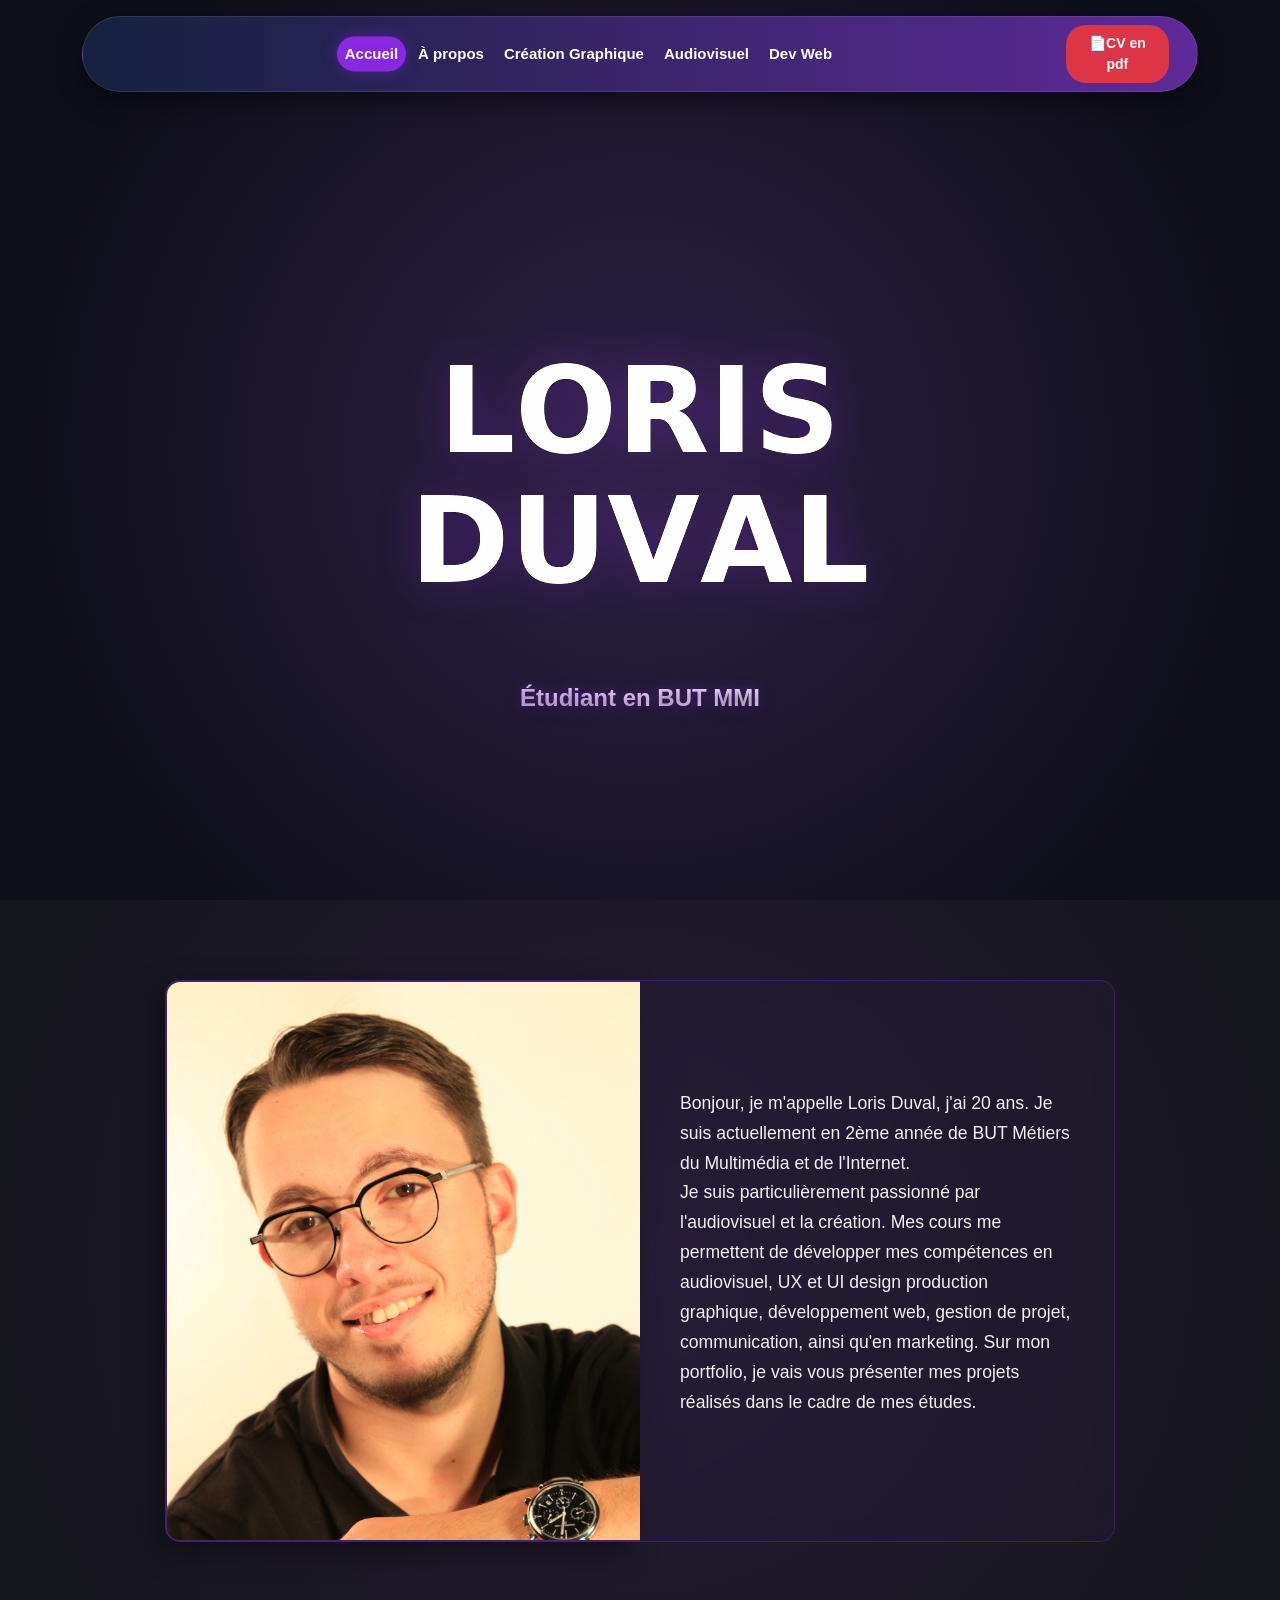
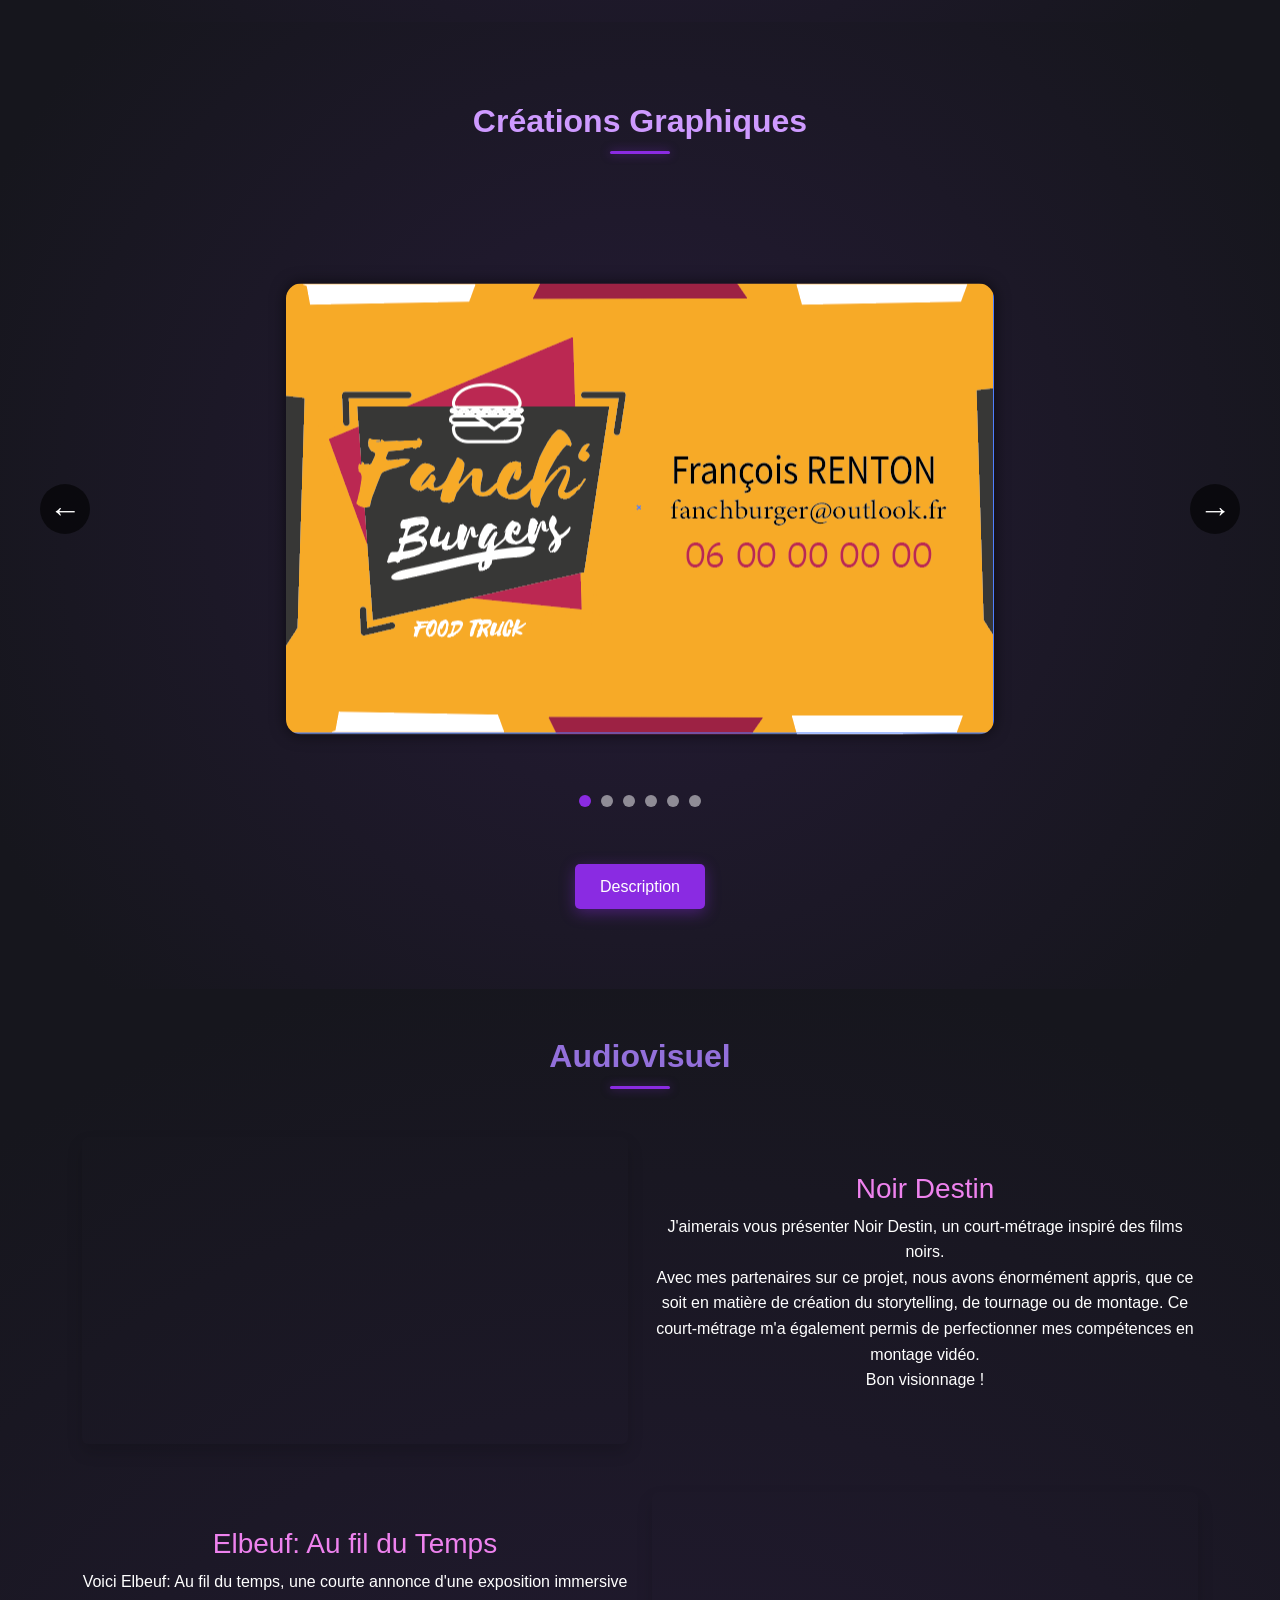
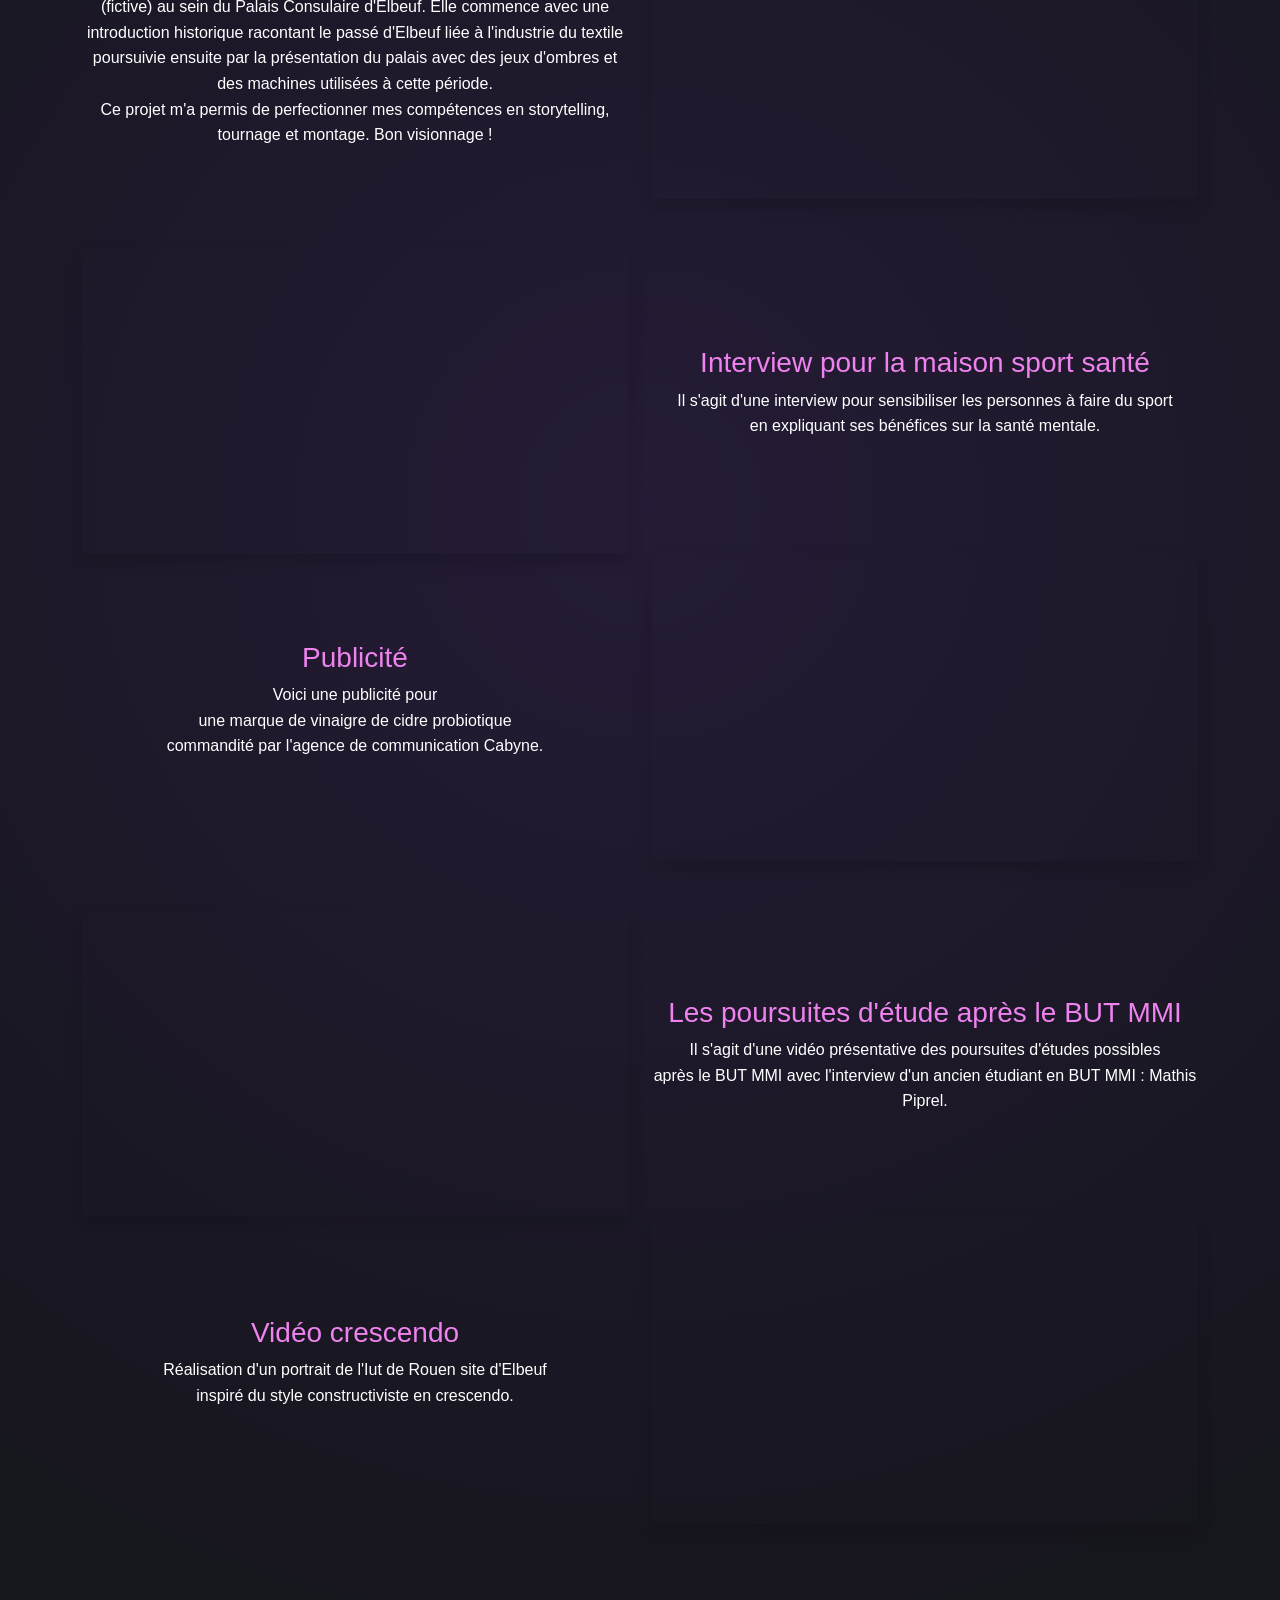
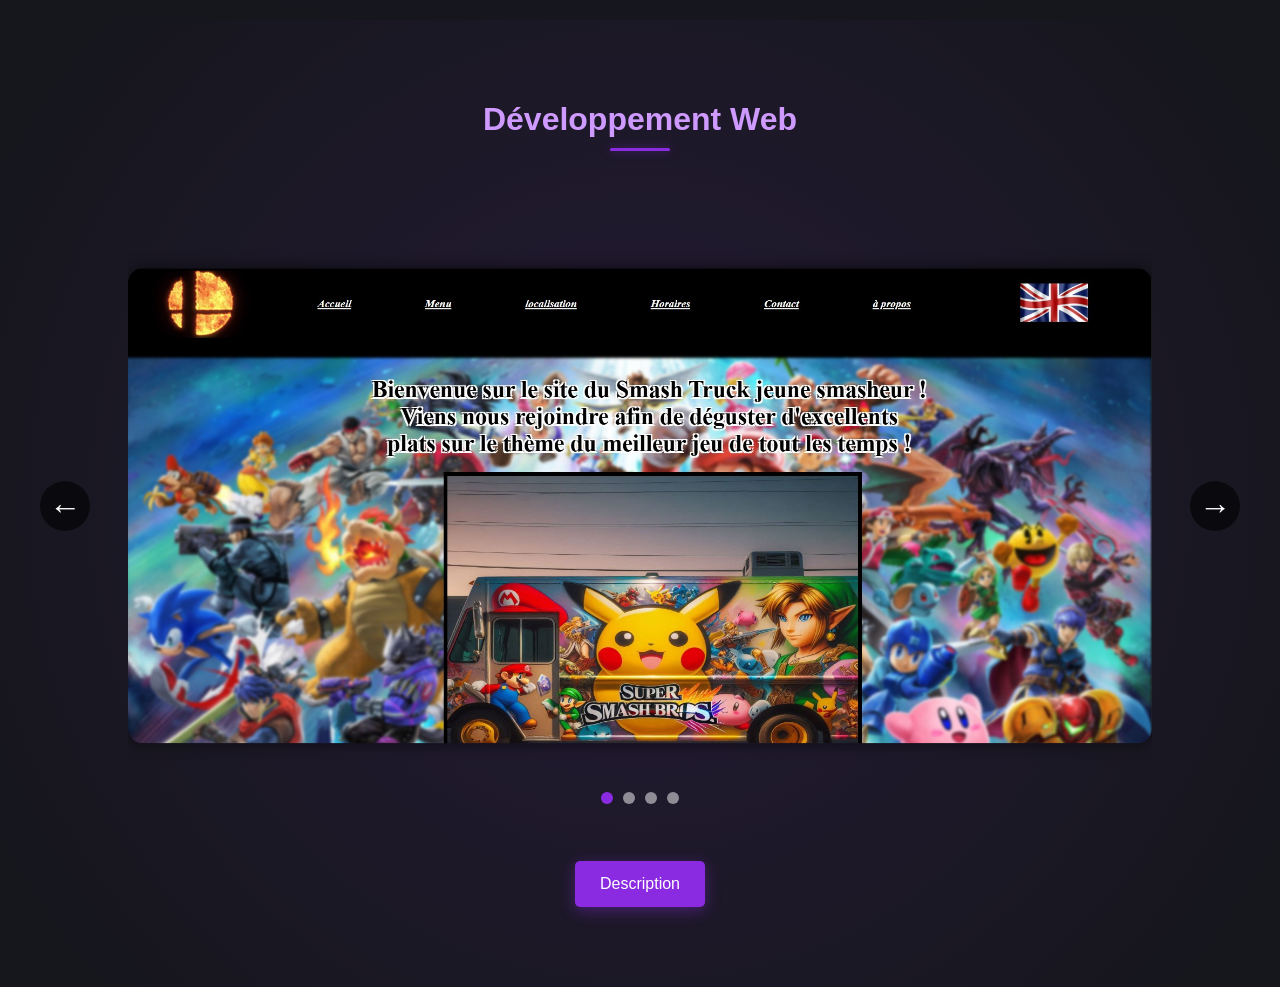
==== index.html @ c5645bb0 "Add files via upload" ====
<!DOCTYPE html>
<html lang="fr">
<head>
  <meta charset="UTF-8" />
  <meta name="viewport" content="width=device-width, initial-scale=1.0" />
  <link href="https://cdn.jsdelivr.net/npm/bootstrap@5.3.0/dist/css/bootstrap.min.css" rel="stylesheet">
  <link rel="stylesheet" href="style.css" />
  <title>Loris Duval</title>
</head>
<body>

  <header class="fixed-top mt-3">
    <div class="container">
      <nav class="navbar navbar-expand-lg header-pill">
        <div class="container-fluid">
          
          <button class="navbar-toggler text-white border-0" type="button" data-bs-toggle="collapse" data-bs-target="#navbarNav" aria-controls="navbarNav" aria-expanded="false" aria-label="Toggle navigation">
            <span class="navbar-toggler-icon" style="filter: invert(1);"></span>
          </button>

          <div class="collapse navbar-collapse justify-content-center position-relative" id="navbarNav">
            
            <div class="navbar-nav align-items-center w-100 justify-content-center">
              
              <div id="marker" class="d-none d-lg-block"></div>

              <a class="nav-link" href="#hero">Accueil</a>
              <a class="nav-link" href="#home">À propos</a>
              <a class="nav-link" href="#graph">Création Graphique</a>
              <a class="nav-link" href="#montage">Audiovisuel</a>
              <a class="nav-link" href="#dev">Dev Web</a>
            </div>

            <div class="navbar-nav mt-3 mt-lg-0 text-center">
               <a href="content/cv.pdf" download id="download-button" class="btn btn-danger btn-sm px-3 py-2 fw-bold">📄CV en pdf</a>
            </div>

          </div>
        </div>
      </nav>
    </div>
  </header>

  <section id="hero">
    <div class="hero-content text-center">
      <img src="img/logif.gif" alt="Animation Loris Duval" class="img-fluid" />
      
      <h1 class="mt-4 neon-text">
        Étudiant en BUT MMI
      </h1>
      
    </div>
  </section>


 <section id="home" class="home-section">
    <div class="container">
      
      <div class="row g-0 justify-content-center home-limit-width">
        
        <div class="col-12 col-md-6 order-1 order-md-1">
          <div class="photo-container h-100">
            <img src="img/photo.webp" alt="Photo de Loris Duval" class="home-photo" />
          </div>
        </div>

        <div class="col-12 col-md-6 order-2 order-md-2">
          <div class="home-content h-100 d-flex align-items-center">
            <p>
              Bonjour, je m'appelle Loris Duval, j'ai 20 ans. Je suis actuellement en 2ème année de BUT Métiers du Multimédia et de l'Internet.<br>
              Je suis particulièrement passionné par l'audiovisuel et la création. Mes cours me permettent de développer mes compétences en audiovisuel, UX et UI design
              production graphique, développement web, gestion de projet, communication, ainsi qu'en marketing. Sur mon portfolio, je vais vous présenter mes projets
              réalisés dans le cadre de mes études.
            </p>
          </div>
        </div>

      </div>
    </div>
  </section>

  <section id="graph" class="fullpage">
    <h2>Créations Graphiques</h2>
    <div class="carousel">
      <div class="carousel-inner">
        <img src="img/fanch1.png" alt="Graphique 1" class="active" />
        <img src="img/FANCH2.png" alt="Graphique 2" />
        <img src="img/LorisParfume.png" alt="Graphique 3" />
        <img src="img/sephorapub.png" alt="Graphique 4" />
        <img src="img/bozzy.jpg" alt="Graphique 5" />
        <img src="img/elbeuf.jpg" alt="Graphique 6" />
      </div>

      <div class="carousel-controls">
        <button class="prev">←</button>
        <button class="next">→</button>
      </div>
      <div class="carousel-dots"></div>
    </div>
    <button class="description-btn" data-section="graph">Description</button>
  </section>

  <section id="montage" class="py-5 bg-dark text-white">
    <div class="container">
      
      <h2 class="text-center mb-5" style="color: mediumpurple;">Audiovisuel</h2>

      <div class="row align-items-center mb-5">
        <div class="col-lg-6 mb-3 mb-lg-0">
          <div class="ratio ratio-16x9 shadow rounded">
            <iframe 
              src="https://www.youtube.com/embed/GfVohEwZu34?rel=0" 
              title="Noir Destin" 
              allowfullscreen>
            </iframe>
          </div>
        </div>
        <div class="col-lg-6">
          <h3 style="color: violet;">Noir Destin</h3>
          <p>
            J'aimerais vous présenter Noir Destin, un court-métrage inspiré des films noirs.<br>
            Avec mes partenaires sur ce projet, nous avons énormément appris, que ce soit en matière de création du storytelling,
            de tournage ou de montage. Ce court-métrage m'a également permis de perfectionner mes compétences en montage vidéo.<br>
            Bon visionnage !
          </p>
        </div>
      </div>

      <div class="row align-items-center mb-5">
        <div class="col-lg-6 order-2 order-lg-1">
          <h3 style="color: violet;">Elbeuf: Au fil du Temps</h3>
          <p>
            Voici Elbeuf: Au fil du temps, une courte annonce d'une exposition immersive (fictive)
            au sein du Palais Consulaire d'Elbeuf. Elle commence avec une introduction historique
            racontant le passé d'Elbeuf liée à l'industrie du textile poursuivie ensuite par la présentation
            du palais avec des jeux d'ombres et des machines utilisées à cette période.<br>
            Ce projet m'a permis de perfectionner mes compétences en storytelling, tournage et montage. Bon visionnage !
          </p>
        </div>
        <div class="col-lg-6 order-1 order-lg-2 mb-3 mb-lg-0">
          <div class="ratio ratio-16x9 shadow rounded">
            <iframe 
              src="https://www.youtube.com/embed/4MyxgYy3cJk?rel=0" 
              title="Elbeuf: Au fil du Temps" 
              allowfullscreen>
            </iframe>
          </div>
        </div>
      </div>

      <div class="row align-items-center">
        <div class="col-lg-6 mb-3 mb-lg-0">
          <div class="ratio ratio-16x9 shadow rounded">
            <iframe 
              src="https://www.youtube.com/embed/U5rx9ek1AcU?rel=0" 
              title="Interview pour la maison sport santé" 
              allowfullscreen>
            </iframe>
          </div>
        </div>
        <div class="col-lg-6">
          <h3 style="color: violet;">Interview pour la maison sport santé</h3>
          <p>
            Il s'agit d'une interview pour sensibiliser les personnes à faire du sport <br> 
            en expliquant ses bénéfices sur la santé mentale.
          </p>
        </div>
      </div>

      <div class="row align-items-center mb-5">
        <div class="col-lg-6 order-2 order-lg-1">
          <h3 style="color: violet;">Publicité</h3>
          <p>
            Voici une publicité pour<br>
            une marque de vinaigre de cidre probiotique<br>
            commandité par l'agence de communication Cabyne.
          </p>
        </div>
        <div class="col-lg-6 order-1 order-lg-2 mb-3 mb-lg-0">
          <div class="ratio ratio-16x9 shadow rounded">
            <iframe 
              src="https://www.youtube.com/embed/yxSLMz3zsLk" 
              title="Publicité pour Poume" 
              allowfullscreen>
            </iframe>
          </div>
        </div>
      </div>

      <div class="row align-items-center">
        <div class="col-lg-6 mb-3 mb-lg-0">
          <div class="ratio ratio-16x9 shadow rounded">
            <iframe 
              src="https://www.youtube.com/embed/O__J09EC1zU" 
              title="Les poursuites d'étude après le BUT MMI" 
              allowfullscreen>
            </iframe>
          </div>
        </div>
        <div class="col-lg-6">
          <h3 style="color: violet;">Les poursuites d'étude après le BUT MMI</h3>
          <p>
            Il s'agit d'une vidéo présentative des poursuites d'études possibles<br>
            après le BUT MMI avec l'interview d'un ancien étudiant en BUT MMI : Mathis Piprel.
          </p>
        </div>
      </div>

      <div class="row align-items-center mb-5">
        <div class="col-lg-6 order-2 order-lg-1">
          <h3 style="color: violet;">Vidéo crescendo</h3>
          <p>
            Réalisation d'un portrait de l'Iut de Rouen site d'Elbeuf<br>inspiré du style constructiviste en crescendo.
          </p>
        </div>
        <div class="col-lg-6 order-1 order-lg-2 mb-3 mb-lg-0">
          <div class="ratio ratio-16x9 shadow rounded">
            <iframe 
              src="https://www.youtube.com/embed/bohGk4SsSss" 
              title="Vidéo crescendo" 
              allowfullscreen>
            </iframe>
          </div>
        </div>
      </div>

    </div>
  </section>

  <section id="dev" class="fullpage">
    <h2>Développement Web</h2>
    <div class="carousel">
      <div class="carousel-inner">
        <a href="site/foodtruck/index.html">
          <img src="img/truck.jpg" alt="Dev Web 1">
        </a>
        <img src="img/connexionBDD.jpg" alt="Dev Web 2" />
        <img src="img/listebdd.jpg" alt="Dev Web 3" />
        <img src="img/admin.jpg" alt="Dev Web 4" />
      </div>
      <div class="carousel-controls">
        <button class="prev">←</button>
        <button class="next">→</button>
      </div>
      <div class="carousel-dots"></div>
    </div>
    <button class="description-btn" data-section="dev">Description</button>
  </section>

  <div id="modal" class="modal hidden">
    <div class="modal-content">
      <span class="close-button">&times;</span>
      <p id="modal-text"></p>
    </div>
  </div>

  <script src="https://cdn.jsdelivr.net/npm/bootstrap@5.3.0/dist/js/bootstrap.bundle.min.js"></script>
  <script src="site.js" defer></script>
</body>
</html>
---- style.css ----
html {
  scroll-behavior: smooth;
  scroll-padding-top: 100px;
}

body {
  margin: 0;
  padding: 0;
  background-color: #1a1a2e; 
  color: #f0f0f0;
  font-family: 'Segoe UI', Tahoma, Geneva, Verdana, sans-serif;
  overflow-x: hidden;
  line-height: 1.6;
}

header {
  z-index: 1000;
  pointer-events: none;
}

header .navbar {
  pointer-events: auto;
}

.header-pill {
  background: linear-gradient(90deg, #16213e 0%, #5e2a99 100%);
  border-radius: 50px;
  box-shadow: 0 8px 25px rgba(0,0,0,0.5); 
  border: 1px solid rgba(255, 255, 255, 0.1);
  padding: 0.5rem 1rem;
  transition: all 0.3s ease;
}

.navbar-nav .nav-link {
  color: #ffffff !important;
  font-weight: 600; 
  font-size: 15px;
  padding: 10px 15px;
  margin: 0 2px;
  z-index: 2;
  position: relative;
  transition: color 0.3s;
}

.navbar-nav .nav-link:hover {
  color: #e0c3fc !important;
}

.navbar-nav .nav-link.active-link {
  text-shadow: 0 0 15px rgba(138, 43, 226, 0.8);
}

#marker {
  position: absolute;
  top: 50%;
  transform: translateY(-50%);
  height: 80%;
  background-color: #8a2be2;
  border-radius: 25px;
  z-index: 0;
  transition: all 0.4s cubic-bezier(0.25, 0.8, 0.25, 1);
  opacity: 0;
  pointer-events: none;
  box-shadow: 0 0 15px rgba(138, 43, 226, 0.4);
}

.navbar-nav {
  position: relative;
}

#download-button {
  border-radius: 20px;
  font-weight: bold;
  background-color: #dc3545;
  border: none;
  transition: all 0.3s;
}

#download-button:hover {
  background-color: #ff4d5e;
  transform: scale(1.05);
  box-shadow: 0 0 15px rgba(220, 53, 69, 0.5);
}

@media (max-width: 991px) {
  .header-pill {
    border-radius: 20px;
    padding: 15px 20px;
    background: linear-gradient(180deg, #0f0f1a 0%, #4b0082 100%);
    border: 1px solid rgba(138, 43, 226, 0.4);
    box-shadow: 0 10px 40px rgba(0, 0, 0, 0.8);
  }

  .navbar-collapse {
    margin-top: 10px;
    border-top: 1px solid rgba(138, 43, 226, 0.3);
    padding-top: 10px;
  }

  .navbar-nav .nav-link {
    text-align: left;
    padding: 12px 10px;
    border-bottom: 1px solid rgba(138, 43, 226, 0.2);
  }

  .navbar-nav .nav-link:last-child {
    border-bottom: none;
  }

  .navbar-nav.ms-lg-3 {
    margin-left: 0 !important;
    margin-top: 20px;
    padding-bottom: 10px;
  }

  #marker {
    display: none !important;
  }
}

h1 {
  text-align: center;
  width: 100%;
  display: block;
  color: #ce9aff;
  font-size: 50px;
  font-weight: 700;
  margin-top: 100px;
  text-shadow: 0 4px 10px rgba(0,0,0,0.5);
}

h2 {
  text-align: center;
  width: 100%;
  display: block;
  color: #ce9aff;
  font-size: 32px;
  font-weight: 600;
  margin-bottom: 40px;
  position: relative;
}

h2::after {
  content: '';
  display: block;
  width: 60px;
  height: 3px;
  background: #8a2be2;
  margin: 10px auto 0;
  border-radius: 2px;
  box-shadow: 0 0 10px rgba(138, 43, 226, 0.5);
}



.neon-text {
  font-weight: bold;
  font-size: 1.5rem;
  color: transparent; 

  background: linear-gradient(
    120deg, 
    #ce9aff 0%, 
    #ffffff 50%, 
    #ce9aff 100%
  );
  
  /* On double la taille du fond pour pouvoir le faire défiler */
  background-size: 200% auto;
  
  /* Découpage du fond sur le texte uniquement */
  -webkit-background-clip: text;
  background-clip: text;
  
  /* Ombre portée pour l'effet néon/relief */
  filter: drop-shadow(0 0 5px rgba(138, 43, 226, 0.5));
  
  /* Animation linéaire (vitesse constante) et infinie */
  animation: infinite-flow 3s linear infinite;
}

/* L'animation déplace le fond de 0% à 200% de manière constante */
@keyframes infinite-flow {
  0% {
    background-position: 0% 50%;
  }
  100% {
    background-position: 200% 50%;
  }
}

#hero {
  min-height: 100vh;
  display: flex;
  justify-content: center;
  align-items: center;
  background: radial-gradient(circle at center, #2e2145 0%, #0f0f1a 80%);
  flex-direction: column;
  text-align: center;
  padding-top: 80px;
}

#hero img {
  max-width: 100%;
  height: auto;
  object-fit: contain;
  filter: drop-shadow(0 0 20px rgba(138, 43, 226, 0.3));
}

.home-section {
  padding: 80px 20px;
  background: radial-gradient(circle at center, #251b36 0%, #16161d 90%);
}

.home-limit-width {
  max-width: 950px;
  margin: 0 auto;   
  width: 100%;
}

.photo-container {
  width: 100%;
  height: 100%; 
  min-height: 300px;
}

.home-photo {
  width: 100%;
  height: 100%;
  object-fit: cover;
  border-radius: 15px 0 0 15px;
  border: 2px solid rgba(138, 43, 226, 0.4);
  border-right: none; 
  box-shadow: -10px 10px 30px rgba(0,0,0,0.4);
}

.home-content {
  height: 100%; 
  display: flex;
  align-items: center; 
  font-size: 1.1rem; 
  line-height: 1.7;
  color: #f1f1f1;
  background: rgba(40, 30, 60, 0.3);
  backdrop-filter: blur(10px);
  padding: 40px;
  border-radius: 0 15px 15px 0;
  border: 1px solid rgba(138, 43, 226, 0.3);
  border-left: none;
  text-align: left;
}

@media (max-width: 767px) {
  .home-section {
    padding: 60px 20px;
  }
  .home-limit-width {
    max-width: 100%;
  }
  .photo-container {
    height: auto; 
    min-height: auto;
    text-align: center;
    margin-bottom: 25px;
  }
  .home-photo {
    width: 260px;
    height: 260px;
    border-radius: 15px; 
    border: 2px solid rgba(138, 43, 226, 0.4);
    box-shadow: 0 10px 20px rgba(0,0,0,0.5);
  }
  .home-content {
    border-radius: 15px;
    border: 1px solid rgba(138, 43, 226, 0.3);
    background: rgba(40, 30, 60, 0.4);
    padding: 20px 20px;  
    font-size: 0.95rem;  
    line-height: 1.6;
  }
}

#graph, #dev, #montage {
  position: relative;
  width: 100%;
  padding: 80px 20px;
  text-align: center;
  background: radial-gradient(circle at center, #251b36 0%, #16161d 90%);
}

.carousel {
  position: relative;
  width: 100%;
  height: 70vh;
  display: flex;
  justify-content: center;
  align-items: center;
  overflow: hidden;
  margin: 20px auto;
}

.carousel-inner {
  position: relative;
  width: 80vw;
  height: 100%;
  margin: auto;
}

.carousel-inner img, .carousel-inner a img {
  position: absolute;
  top: 50%;
  left: 50%;
  transform: translate(-50%, -50%);
  max-width: 100%;
  max-height: 100%;
  object-fit: contain;
  opacity: 0;
  transition: opacity 0.5s ease-in-out;
  pointer-events: none;
  border-radius: 15px;
  box-shadow: 0 0 15px rgba(0, 0, 0, 0.6);
}

.carousel-inner img.active {
  opacity: 1;
  pointer-events: auto;
}

.carousel-controls {
  position: absolute;
  top: 50%;
  left: 0;
  right: 0;
  transform: translateY(-50%);
  display: flex;
  justify-content: space-between;
  padding: 0 20px;
  pointer-events: none;
}

.carousel-controls button {
  pointer-events: auto;
  background: rgba(0, 0, 0, 0.6);
  border: none;
  color: white;
  font-size: 2rem;
  border-radius: 50%;
  width: 50px;
  height: 50px;
  cursor: pointer;
  transition: background 0.3s;
}

.carousel-controls button:hover {
  background: blueviolet;
}

.carousel-dots {
  position: absolute;
  bottom: 10px;
  left: 0;
  right: 0;
  text-align: center;
}

.carousel-dots button {
  background-color: white;
  border: none;
  opacity: 0.5;
  width: 12px;
  height: 12px;
  margin: 0 5px;
  border-radius: 50%;
  cursor: pointer;
  transition: opacity 0.3s;
}

.carousel-dots button.active {
  opacity: 1;
  background-color: blueviolet;
}

.description-btn {
  margin-top: 20px;
  background-color: blueviolet;
  color: white;
  border: none;
  padding: 10px 25px;
  font-size: 1rem;
  border-radius: 5px;
  cursor: pointer;
  transition: transform 0.2s;
  box-shadow: 0 4px 15px rgba(138, 43, 226, 0.4);
}

.description-btn:hover {
  transform: scale(1.05);
  background-color: #9b4dff;
}

.modal {
  position: fixed;
  top: 0;
  left: 0;
  width: 100%;
  height: 100%;
  background-color: rgba(0,0,0,0.9);
  display: flex;
  align-items: center;
  justify-content: center;
  z-index: 2000;
  backdrop-filter: blur(5px);
}

.modal.hidden {
  display: none;
}

.modal-content {
  background-color: #1e1e24;
  color: white;
  padding: 40px;
  border-radius: 10px;
  max-width: 600px;
  width: 90%;
  text-align: center;
  box-shadow: 0 0 30px rgba(138, 43, 226, 0.2);
  position: relative;
  font-size: 1.1rem;
  line-height: 1.6;
  border: 1px solid rgba(138, 43, 226, 0.2);
}

.close-button {
  position: absolute;
  top: 15px;
  right: 20px;
  font-size: 30px;
  cursor: pointer;
  color: #aaa;
  transition: color 0.3s;
}

.close-button:hover {
  color: white;
}
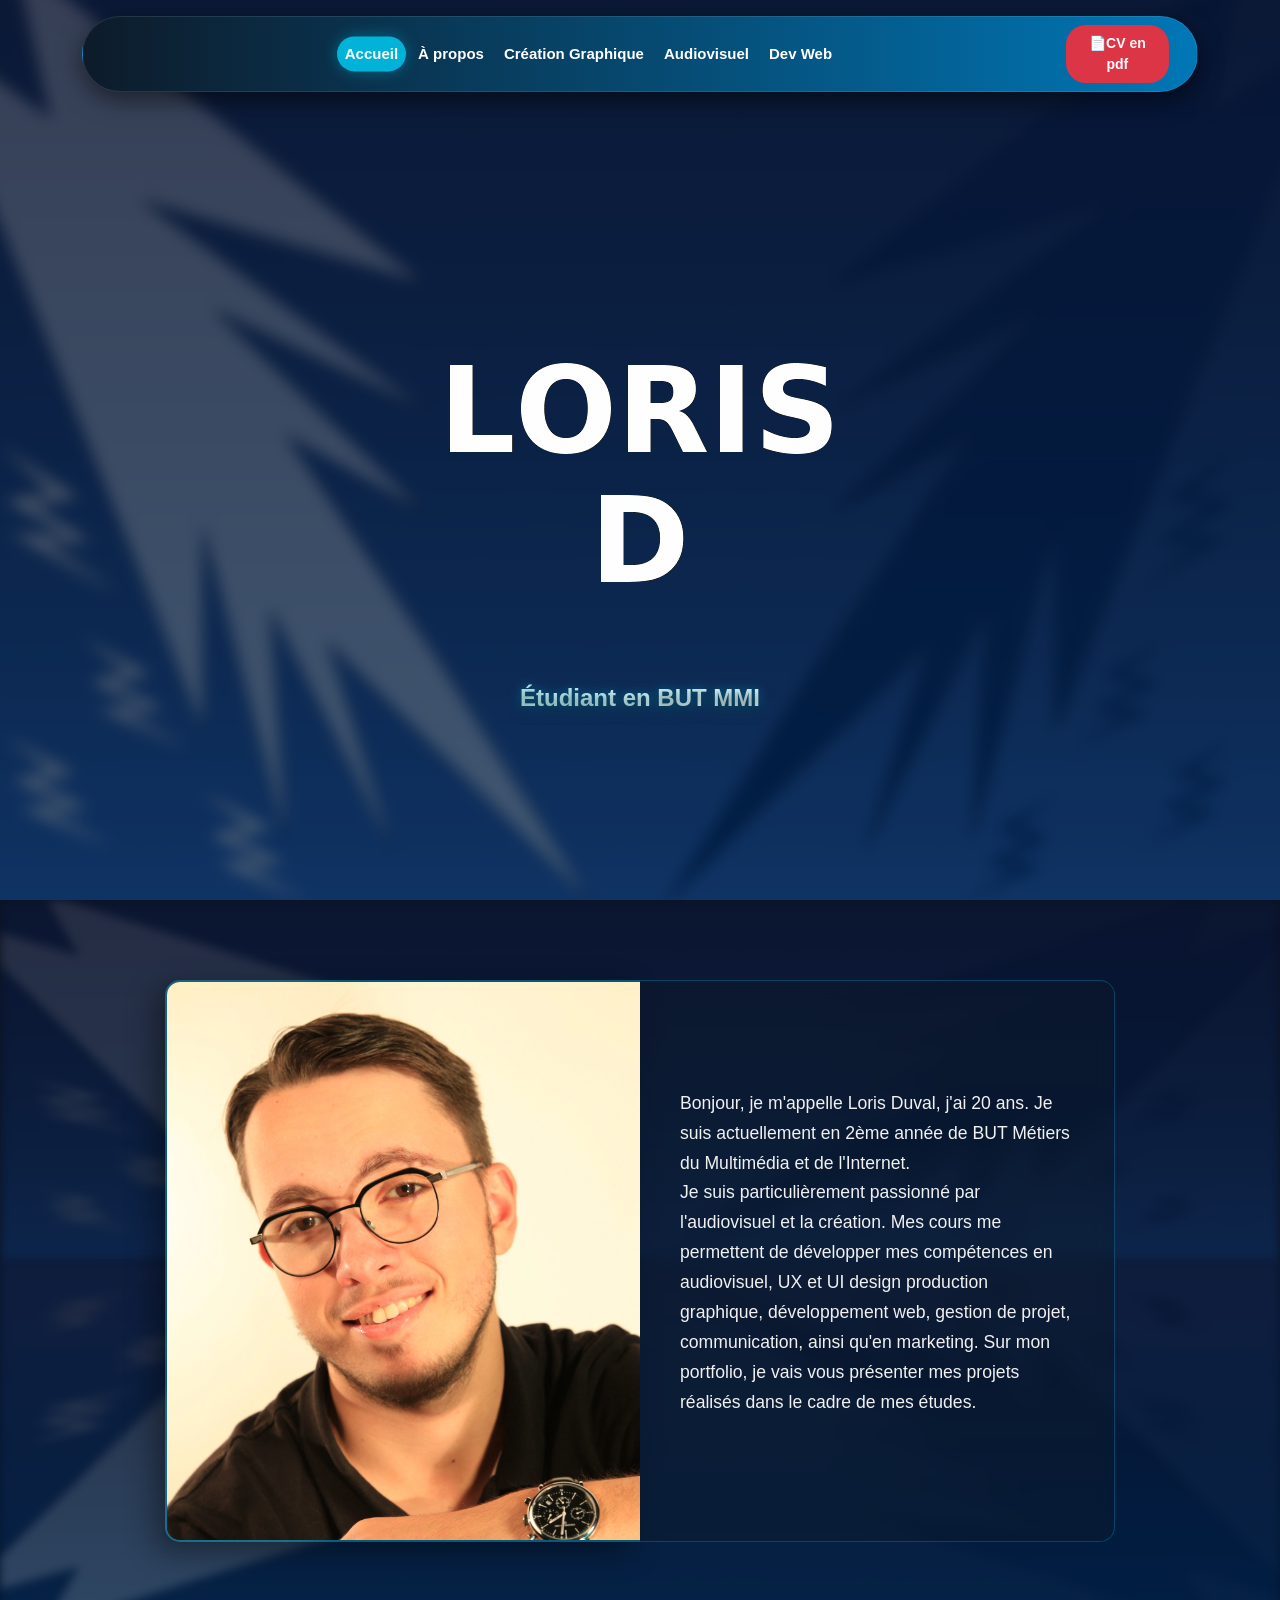
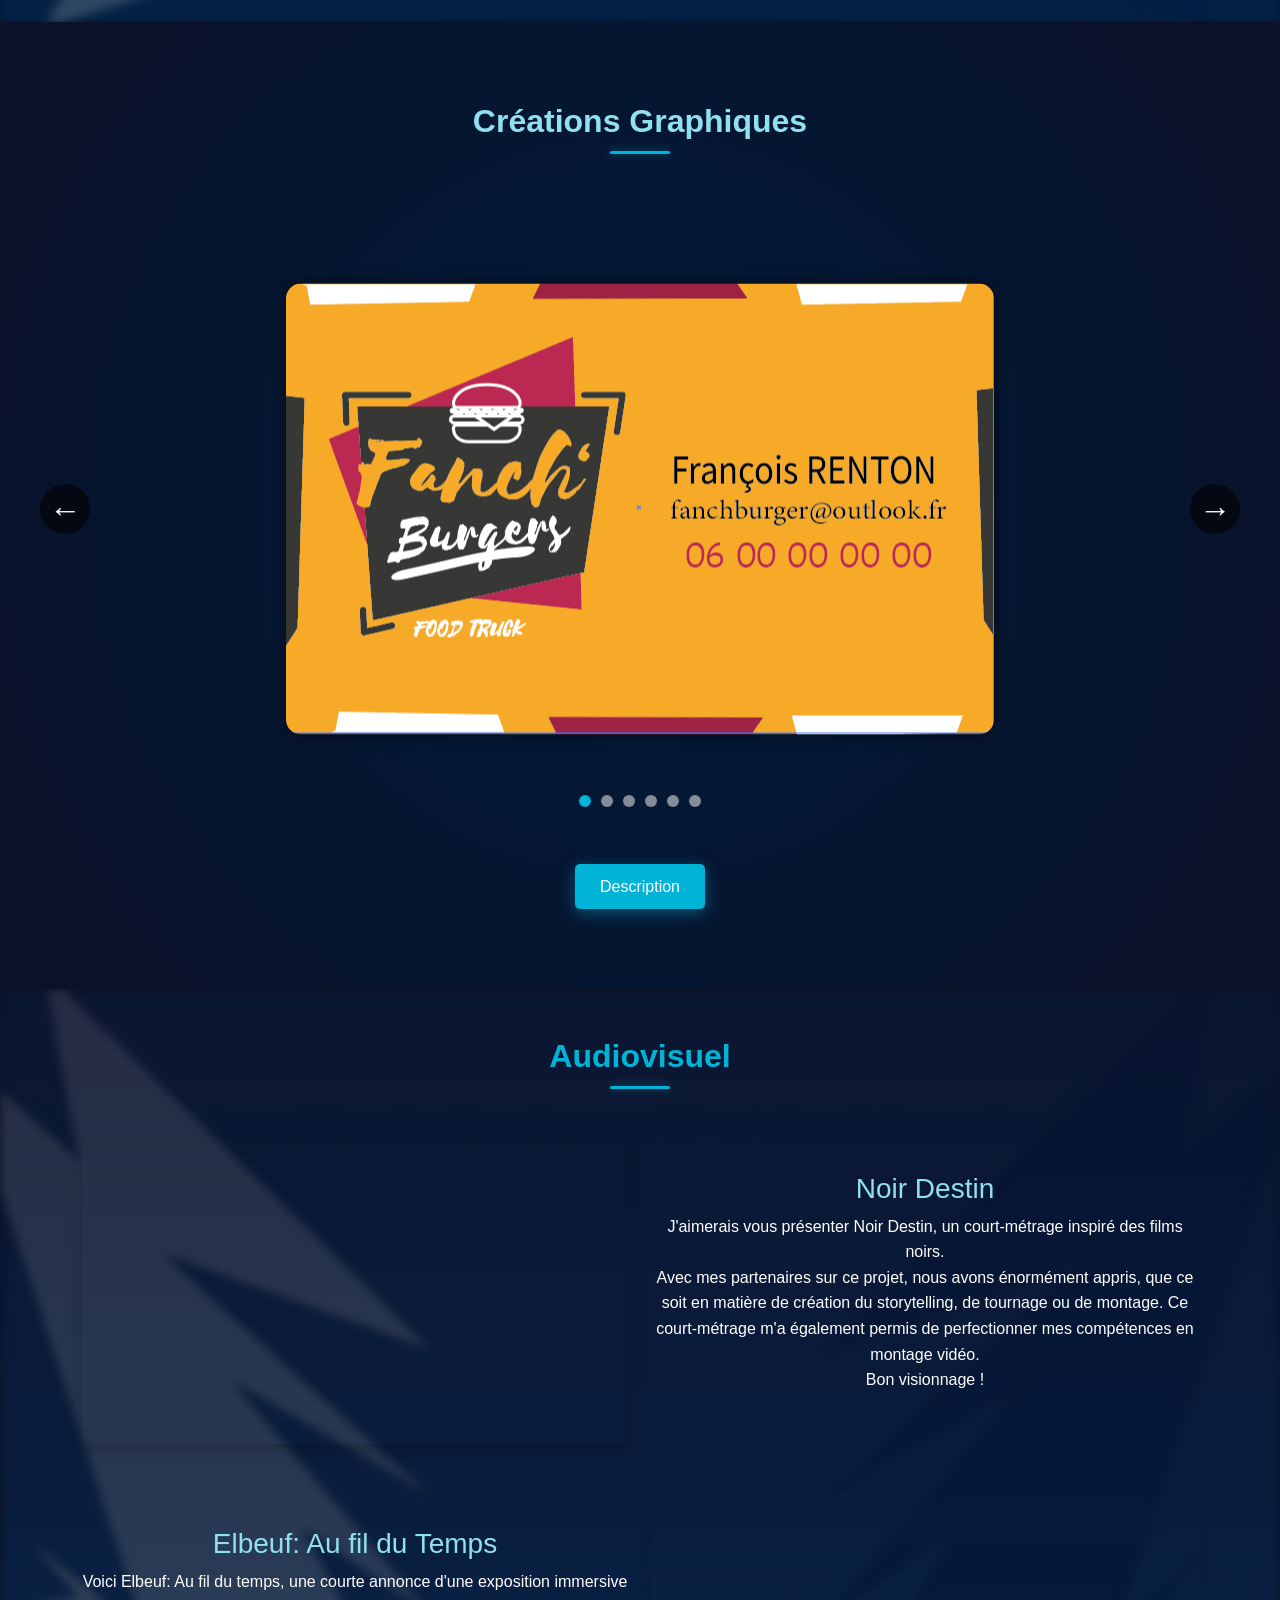
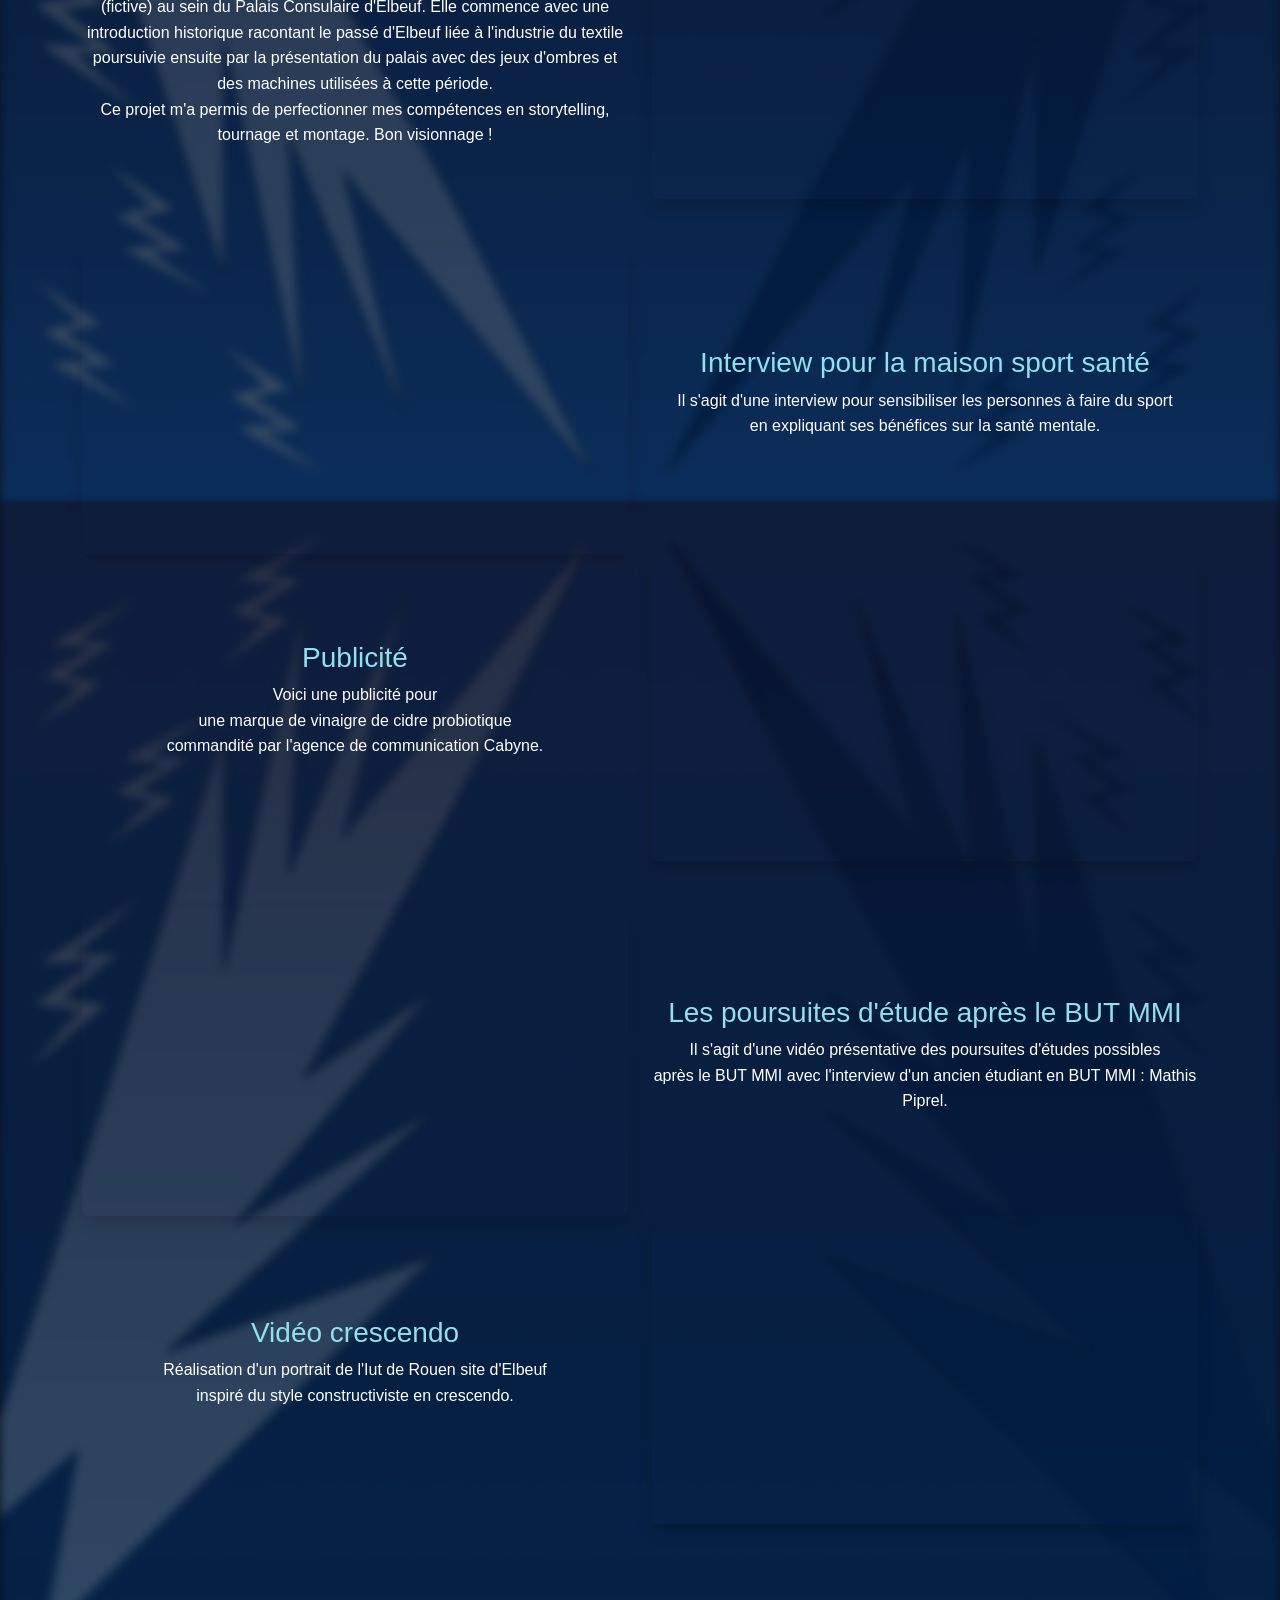
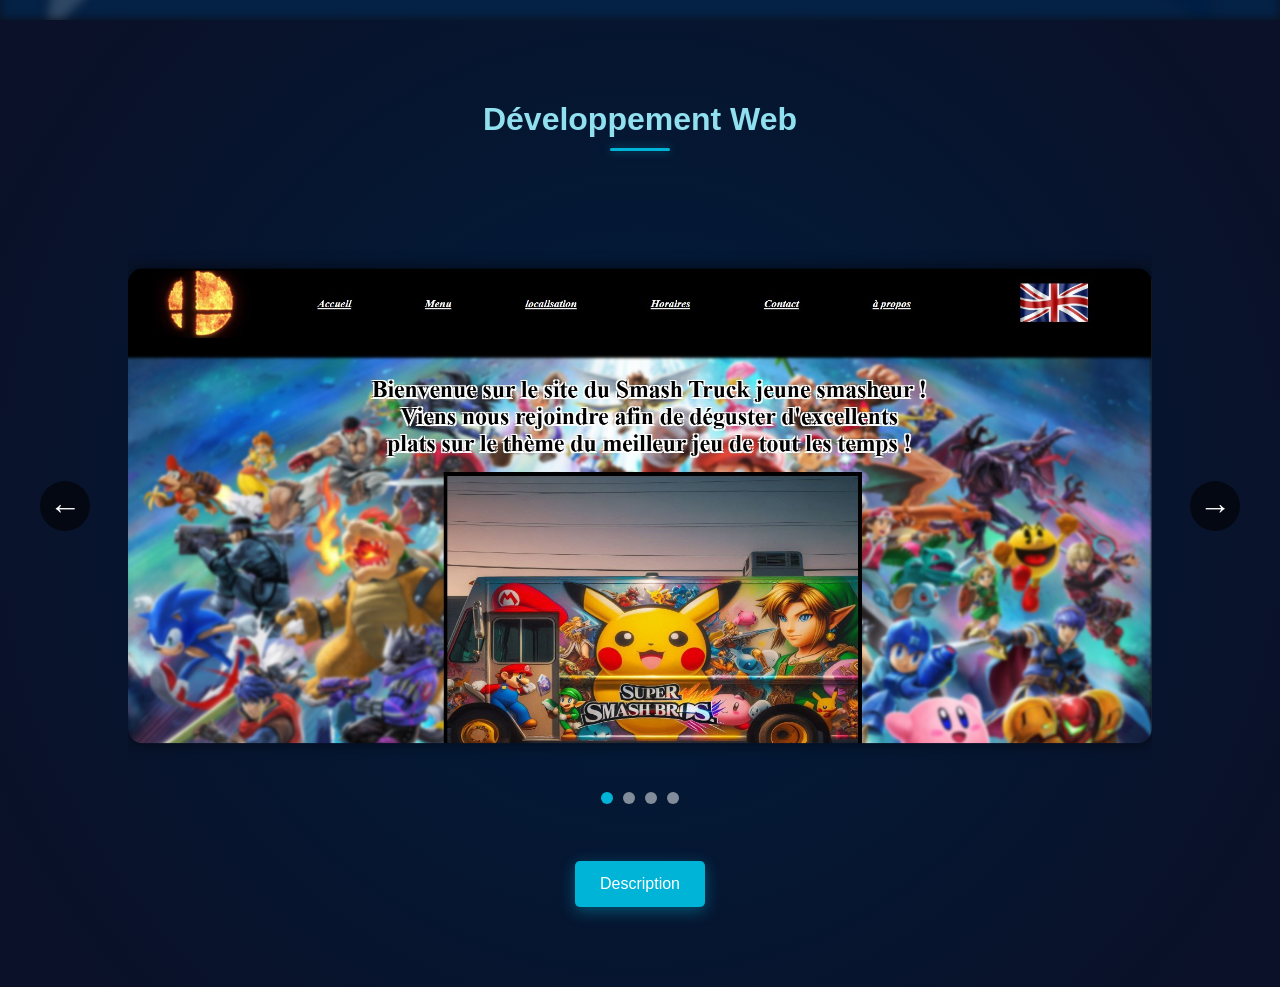
==== commit 62a7afb7: "Add files via upload" ====
--- a/index.html
+++ b/index.html
@@ -14,7 +14,7 @@
       <nav class="navbar navbar-expand-lg header-pill">
         <div class="container-fluid">
           
-          <button class="navbar-toggler text-white border-0" type="button" data-bs-toggle="collapse" data-bs-target="#navbarNav" aria-controls="navbarNav" aria-expanded="false" aria-label="Toggle navigation">
+          <button class="navbar-toggler text-white border-0" type="button" data-bs-toggle="collapse" data-bs-target="#navbarNav" aria-controls="#navbarNav" aria-expanded="false" aria-label="Toggle navigation">
             <span class="navbar-toggler-icon" style="filter: invert(1);"></span>
           </button>
 
@@ -43,17 +43,15 @@
 
   <section id="hero">
     <div class="hero-content text-center">
-      <img src="img/logif.gif" alt="Animation Loris Duval" class="img-fluid" />
+      <img src="img/logif.gif" alt="Animation Loris Duval" class="img-fluid hero-gif" />
       
       <h1 class="mt-4 neon-text">
         Étudiant en BUT MMI
       </h1>
-      
-    </div>
-  </section>
-
-
- <section id="home" class="home-section">
+    </div>
+  </section>
+
+  <section id="home" class="home-section">
     <div class="container">
       
       <div class="row g-0 justify-content-center home-limit-width">
@@ -103,7 +101,7 @@
   <section id="montage" class="py-5 bg-dark text-white">
     <div class="container">
       
-      <h2 class="text-center mb-5" style="color: mediumpurple;">Audiovisuel</h2>
+      <h2 class="text-center mb-5" style="color: #00b4d8;">Audiovisuel</h2>
 
       <div class="row align-items-center mb-5">
         <div class="col-lg-6 mb-3 mb-lg-0">
@@ -116,7 +114,7 @@
           </div>
         </div>
         <div class="col-lg-6">
-          <h3 style="color: violet;">Noir Destin</h3>
+          <h3 style="color: #90e0ef;">Noir Destin</h3>
           <p>
             J'aimerais vous présenter Noir Destin, un court-métrage inspiré des films noirs.<br>
             Avec mes partenaires sur ce projet, nous avons énormément appris, que ce soit en matière de création du storytelling,
@@ -128,7 +126,7 @@
 
       <div class="row align-items-center mb-5">
         <div class="col-lg-6 order-2 order-lg-1">
-          <h3 style="color: violet;">Elbeuf: Au fil du Temps</h3>
+          <h3 style="color: #90e0ef;">Elbeuf: Au fil du Temps</h3>
           <p>
             Voici Elbeuf: Au fil du temps, une courte annonce d'une exposition immersive (fictive)
             au sein du Palais Consulaire d'Elbeuf. Elle commence avec une introduction historique
@@ -159,7 +157,7 @@
           </div>
         </div>
         <div class="col-lg-6">
-          <h3 style="color: violet;">Interview pour la maison sport santé</h3>
+          <h3 style="color: #90e0ef;">Interview pour la maison sport santé</h3>
           <p>
             Il s'agit d'une interview pour sensibiliser les personnes à faire du sport <br> 
             en expliquant ses bénéfices sur la santé mentale.
@@ -169,7 +167,7 @@
 
       <div class="row align-items-center mb-5">
         <div class="col-lg-6 order-2 order-lg-1">
-          <h3 style="color: violet;">Publicité</h3>
+          <h3 style="color: #90e0ef;">Publicité</h3>
           <p>
             Voici une publicité pour<br>
             une marque de vinaigre de cidre probiotique<br>
@@ -198,7 +196,7 @@
           </div>
         </div>
         <div class="col-lg-6">
-          <h3 style="color: violet;">Les poursuites d'étude après le BUT MMI</h3>
+          <h3 style="color: #90e0ef;">Les poursuites d'étude après le BUT MMI</h3>
           <p>
             Il s'agit d'une vidéo présentative des poursuites d'études possibles<br>
             après le BUT MMI avec l'interview d'un ancien étudiant en BUT MMI : Mathis Piprel.
@@ -208,7 +206,7 @@
 
       <div class="row align-items-center mb-5">
         <div class="col-lg-6 order-2 order-lg-1">
-          <h3 style="color: violet;">Vidéo crescendo</h3>
+          <h3 style="color: #90e0ef;">Vidéo crescendo</h3>
           <p>
             Réalisation d'un portrait de l'Iut de Rouen site d'Elbeuf<br>inspiré du style constructiviste en crescendo.
           </p>
--- a/style.css
+++ b/style.css
@@ -6,7 +6,7 @@
 body {
   margin: 0;
   padding: 0;
-  background-color: #1a1a2e; 
+  background-color: #0b111e; 
   color: #f0f0f0;
   font-family: 'Segoe UI', Tahoma, Geneva, Verdana, sans-serif;
   overflow-x: hidden;
@@ -23,7 +23,7 @@
 }
 
 .header-pill {
-  background: linear-gradient(90deg, #16213e 0%, #5e2a99 100%);
+  background: linear-gradient(90deg, #0d1b2a 0%, #0077b6 100%);
   border-radius: 50px;
   box-shadow: 0 8px 25px rgba(0,0,0,0.5); 
   border: 1px solid rgba(255, 255, 255, 0.1);
@@ -43,11 +43,11 @@
 }
 
 .navbar-nav .nav-link:hover {
-  color: #e0c3fc !important;
+  color: #90e0ef !important;
 }
 
 .navbar-nav .nav-link.active-link {
-  text-shadow: 0 0 15px rgba(138, 43, 226, 0.8);
+  text-shadow: 0 0 15px rgba(0, 180, 216, 0.8);
 }
 
 #marker {
@@ -55,13 +55,13 @@
   top: 50%;
   transform: translateY(-50%);
   height: 80%;
-  background-color: #8a2be2;
+  background-color: #00b4d8;
   border-radius: 25px;
   z-index: 0;
   transition: all 0.4s cubic-bezier(0.25, 0.8, 0.25, 1);
   opacity: 0;
   pointer-events: none;
-  box-shadow: 0 0 15px rgba(138, 43, 226, 0.4);
+  box-shadow: 0 0 15px rgba(0, 180, 216, 0.4);
 }
 
 .navbar-nav {
@@ -86,21 +86,21 @@
   .header-pill {
     border-radius: 20px;
     padding: 15px 20px;
-    background: linear-gradient(180deg, #0f0f1a 0%, #4b0082 100%);
-    border: 1px solid rgba(138, 43, 226, 0.4);
+    background: linear-gradient(180deg, #0a1128 0%, #001f54 100%);
+    border: 1px solid rgba(0, 180, 216, 0.4);
     box-shadow: 0 10px 40px rgba(0, 0, 0, 0.8);
   }
 
   .navbar-collapse {
     margin-top: 10px;
-    border-top: 1px solid rgba(138, 43, 226, 0.3);
+    border-top: 1px solid rgba(0, 180, 216, 0.3);
     padding-top: 10px;
   }
 
   .navbar-nav .nav-link {
     text-align: left;
     padding: 12px 10px;
-    border-bottom: 1px solid rgba(138, 43, 226, 0.2);
+    border-bottom: 1px solid rgba(0, 180, 216, 0.2);
   }
 
   .navbar-nav .nav-link:last-child {
@@ -122,7 +122,7 @@
   text-align: center;
   width: 100%;
   display: block;
-  color: #ce9aff;
+  color: #90e0ef;
   font-size: 50px;
   font-weight: 700;
   margin-top: 100px;
@@ -133,7 +133,7 @@
   text-align: center;
   width: 100%;
   display: block;
-  color: #ce9aff;
+  color: #90e0ef;
   font-size: 32px;
   font-weight: 600;
   margin-bottom: 40px;
@@ -145,13 +145,11 @@
   display: block;
   width: 60px;
   height: 3px;
-  background: #8a2be2;
+  background: #00b4d8;
   margin: 10px auto 0;
   border-radius: 2px;
-  box-shadow: 0 0 10px rgba(138, 43, 226, 0.5);
-}
-
-
+  box-shadow: 0 0 10px rgba(0, 180, 216, 0.5);
+}
 
 .neon-text {
   font-weight: bold;
@@ -160,26 +158,18 @@
 
   background: linear-gradient(
     120deg, 
-    #ce9aff 0%, 
+    #90e0ef 0%, 
     #ffffff 50%, 
-    #ce9aff 100%
+    #90e0ef 100%
   );
   
-  /* On double la taille du fond pour pouvoir le faire défiler */
   background-size: 200% auto;
-  
-  /* Découpage du fond sur le texte uniquement */
   -webkit-background-clip: text;
   background-clip: text;
-  
-  /* Ombre portée pour l'effet néon/relief */
-  filter: drop-shadow(0 0 5px rgba(138, 43, 226, 0.5));
-  
-  /* Animation linéaire (vitesse constante) et infinie */
+  filter: drop-shadow(0 0 5px rgba(0, 180, 216, 0.5));
   animation: infinite-flow 3s linear infinite;
 }
 
-/* L'animation déplace le fond de 0% à 200% de manière constante */
 @keyframes infinite-flow {
   0% {
     background-position: 0% 50%;
@@ -188,29 +178,139 @@
     background-position: 200% 50%;
   }
 }
+
+/* =========================================
+   SECTIONS AVEC REPRODUCTION MIROIR UNIQUE DU FOND
+   ========================================= */
 
 #hero {
   min-height: 100vh;
   display: flex;
   justify-content: center;
   align-items: center;
-  background: radial-gradient(circle at center, #2e2145 0%, #0f0f1a 80%);
   flex-direction: column;
   text-align: center;
   padding-top: 80px;
-}
-
-#hero img {
-  max-width: 100%;
-  height: auto;
-  object-fit: contain;
-  filter: drop-shadow(0 0 20px rgba(138, 43, 226, 0.3));
+  position: relative;
+  overflow: hidden;
+}
+
+#hero::before {
+  content: "";
+  position: absolute;
+  top: 0; left: 0; right: 0; bottom: 0;
+  background: linear-gradient(rgba(10, 17, 40, 0.75), rgba(0, 29, 61, 0.65)), url('img/background_portfolio.png');
+  background-size: cover;
+  background-position: center;
+  background-repeat: no-repeat;
+  filter: blur(7px); 
+  transform: scale(1.05); 
+  z-index: 0;
+}
+
+#hero .hero-content {
+  position: relative;
+  z-index: 1;
 }
 
 .home-section {
   padding: 80px 20px;
-  background: radial-gradient(circle at center, #251b36 0%, #16161d 90%);
-}
+  position: relative;
+  overflow: hidden;
+}
+
+/* À propos : Gestion de la superposition miroir (1ère normale, 2ème inversée) */
+.home-section::before {
+  content: "";
+  position: absolute;
+  top: 0; left: 0; right: 0; bottom: 0;
+  background-image: 
+    linear-gradient(rgba(10, 17, 40, 0.85), rgba(0, 29, 61, 0.75)), /* Calque couleur pour l'image du haut */
+    url('img/background_portfolio.png'),                           /* 1ère image (Haut - Normale) */
+    linear-gradient(rgba(10, 17, 40, 0.85), rgba(0, 29, 61, 0.75)); /* Calque couleur pour le fond général si besoin */
+  background-position: 
+    top center,
+    top center,
+    bottom center;
+  background-size: 
+    100% 100%,
+    100% 50%,   /* Prend la moitié supérieure */
+    100% 100%;
+  background-repeat: no-repeat;
+  filter: blur(5px);
+  z-index: -2;
+}
+
+/* Ajout de la deuxième image inversée en arrière-plan via un second pseudo-élément */
+.home-section::after {
+  content: "";
+  position: absolute;
+  top: 50%; left: 0; right: 0; bottom: 0; /* Commence à la moitié de la section */
+  background-image: 
+    linear-gradient(to top, rgba(10, 17, 40, 0.85), rgba(0, 29, 61, 0.75)), 
+    url('img/background_portfolio.png'); /* 2ème image (Bas - Inversée) */
+  background-position: center bottom;
+  background-size: 100% 100%;
+  background-repeat: no-repeat;
+  transform: scaleY(-1); /* Seule la deuxième image est inversée verticalement */
+  filter: blur(5px);
+  z-index: -1;
+}
+
+.home-section .container {
+  position: relative;
+  z-index: 1;
+}
+
+/* Section Montage (Audiovisuel) */
+#montage {
+  position: relative;
+  width: 100%;
+  padding: 80px 20px;
+  text-align: center;
+  overflow: hidden;
+  background: transparent !important;
+}
+
+/* Audiovisuel : 1ère image (Haut) - Normale */
+#montage::before {
+  content: "";
+  position: absolute;
+  top: 0; left: 0; right: 0; bottom: 0;
+  background-image: 
+    linear-gradient(rgba(10, 17, 40, 0.85), rgba(0, 29, 61, 0.75)),
+    url('img/background_portfolio.png');
+  background-position: top center;
+  background-size: 100% 50%; /* Occupe précisément les premiers 50% de hauteur */
+  background-repeat: no-repeat;
+  filter: blur(5px);
+  z-index: -2;
+}
+
+/* Audiovisuel : 2ème image (Bas) - Uniquement celle-ci est inversée de haut en bas */
+#montage::after {
+  content: "";
+  position: absolute;
+  top: 50%; left: 0; right: 0; bottom: 0; /* S'active sur la seconde moitié de l'écran */
+  background-image: 
+    linear-gradient(to top, rgba(10, 17, 40, 0.85), rgba(0, 29, 61, 0.75)),
+    url('img/background_portfolio.png');
+  background-position: center bottom;
+  background-size: 100% 100%;
+  background-repeat: no-repeat;
+  transform: scaleY(-1); /* Retournement vertical appliqué uniquement ici */
+  filter: blur(5px);
+  z-index: -1;
+}
+
+#montage .container {
+  position: relative;
+  z-index: 1;
+}
+
+/* =========================================
+   SUITE DES STYLES DE COMPOSANTS
+   ========================================= */
 
 .home-limit-width {
   max-width: 950px;
@@ -229,7 +329,7 @@
   height: 100%;
   object-fit: cover;
   border-radius: 15px 0 0 15px;
-  border: 2px solid rgba(138, 43, 226, 0.4);
+  border: 2px solid rgba(0, 180, 216, 0.4);
   border-right: none; 
   box-shadow: -10px 10px 30px rgba(0,0,0,0.4);
 }
@@ -241,11 +341,11 @@
   font-size: 1.1rem; 
   line-height: 1.7;
   color: #f1f1f1;
-  background: rgba(40, 30, 60, 0.3);
+  background: rgba(13, 27, 42, 0.4);
   backdrop-filter: blur(10px);
   padding: 40px;
   border-radius: 0 15px 15px 0;
-  border: 1px solid rgba(138, 43, 226, 0.3);
+  border: 1px solid rgba(0, 180, 216, 0.3);
   border-left: none;
   text-align: left;
 }
@@ -267,25 +367,26 @@
     width: 260px;
     height: 260px;
     border-radius: 15px; 
-    border: 2px solid rgba(138, 43, 226, 0.4);
+    border: 2px solid rgba(0, 180, 216, 0.4);
     box-shadow: 0 10px 20px rgba(0,0,0,0.5);
   }
   .home-content {
     border-radius: 15px;
-    border: 1px solid rgba(138, 43, 226, 0.3);
-    background: rgba(40, 30, 60, 0.4);
+    border: 1px solid rgba(0, 180, 216, 0.3);
+    background: rgba(13, 27, 42, 0.5);
     padding: 20px 20px;  
     font-size: 0.95rem;  
     line-height: 1.6;
   }
 }
 
-#graph, #dev, #montage {
+/* Sections Graph et Dev uniquement (Fond dégradé radial) */
+#graph, #dev {
   position: relative;
   width: 100%;
   padding: 80px 20px;
   text-align: center;
-  background: radial-gradient(circle at center, #251b36 0%, #16161d 90%);
+  background: radial-gradient(circle at center, #001d3d 0%, #0a1128 90%);
 }
 
 .carousel {
@@ -352,7 +453,7 @@
 }
 
 .carousel-controls button:hover {
-  background: blueviolet;
+  background: #00b4d8;
 }
 
 .carousel-dots {
@@ -377,12 +478,12 @@
 
 .carousel-dots button.active {
   opacity: 1;
-  background-color: blueviolet;
+  background-color: #00b4d8;
 }
 
 .description-btn {
   margin-top: 20px;
-  background-color: blueviolet;
+  background-color: #00b4d8;
   color: white;
   border: none;
   padding: 10px 25px;
@@ -390,12 +491,13 @@
   border-radius: 5px;
   cursor: pointer;
   transition: transform 0.2s;
-  box-shadow: 0 4px 15px rgba(138, 43, 226, 0.4);
+  box-shadow: 0 4px 15px rgba(0, 180, 216, 0.4);
 }
 
 .description-btn:hover {
   transform: scale(1.05);
-  background-color: #9b4dff;
+  background-color: #90e0ef;
+  color: #0b111e;
 }
 
 .modal {
@@ -417,18 +519,18 @@
 }
 
 .modal-content {
-  background-color: #1e1e24;
+  background-color: #0d1b2a;
   color: white;
   padding: 40px;
   border-radius: 10px;
   max-width: 600px;
   width: 90%;
   text-align: center;
-  box-shadow: 0 0 30px rgba(138, 43, 226, 0.2);
+  box-shadow: 0 0 30px rgba(0, 180, 216, 0.2);
   position: relative;
   font-size: 1.1rem;
   line-height: 1.6;
-  border: 1px solid rgba(138, 43, 226, 0.2);
+  border: 1px solid rgba(0, 180, 216, 0.2);
 }
 
 .close-button {
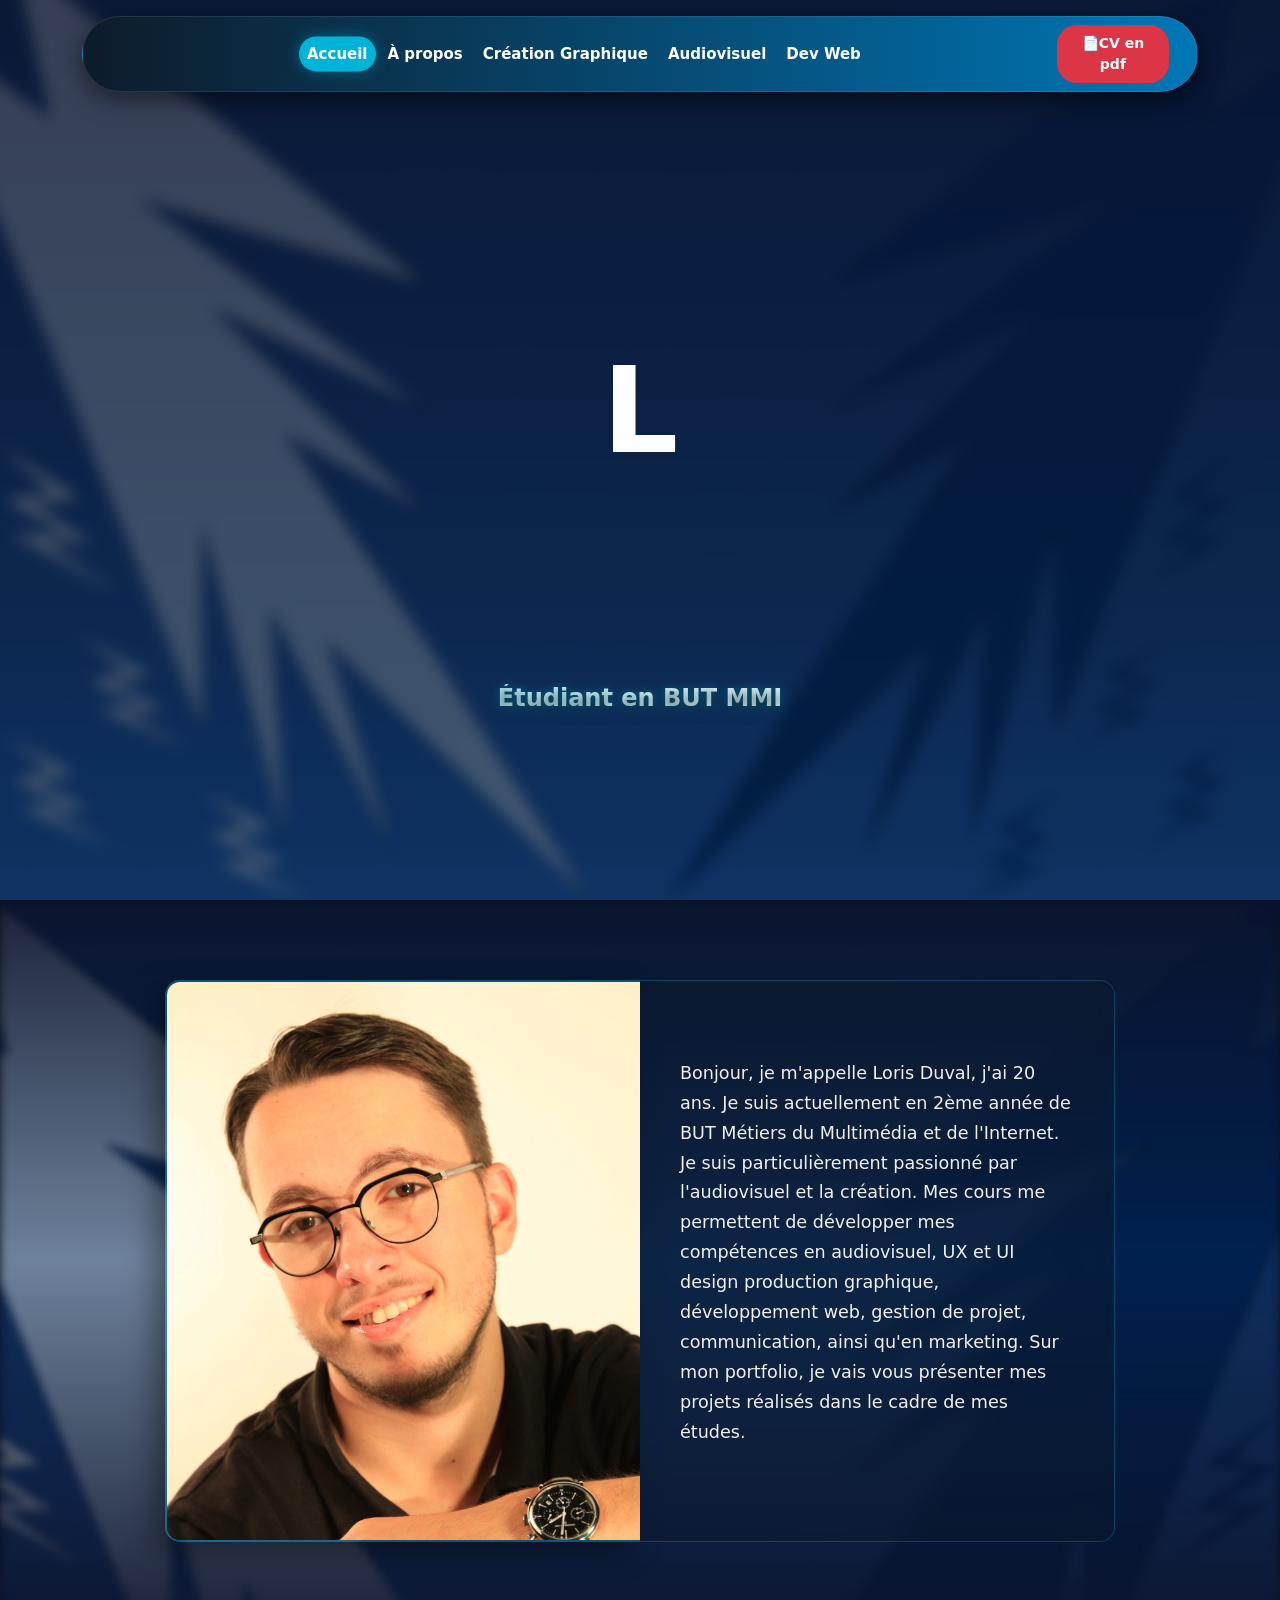
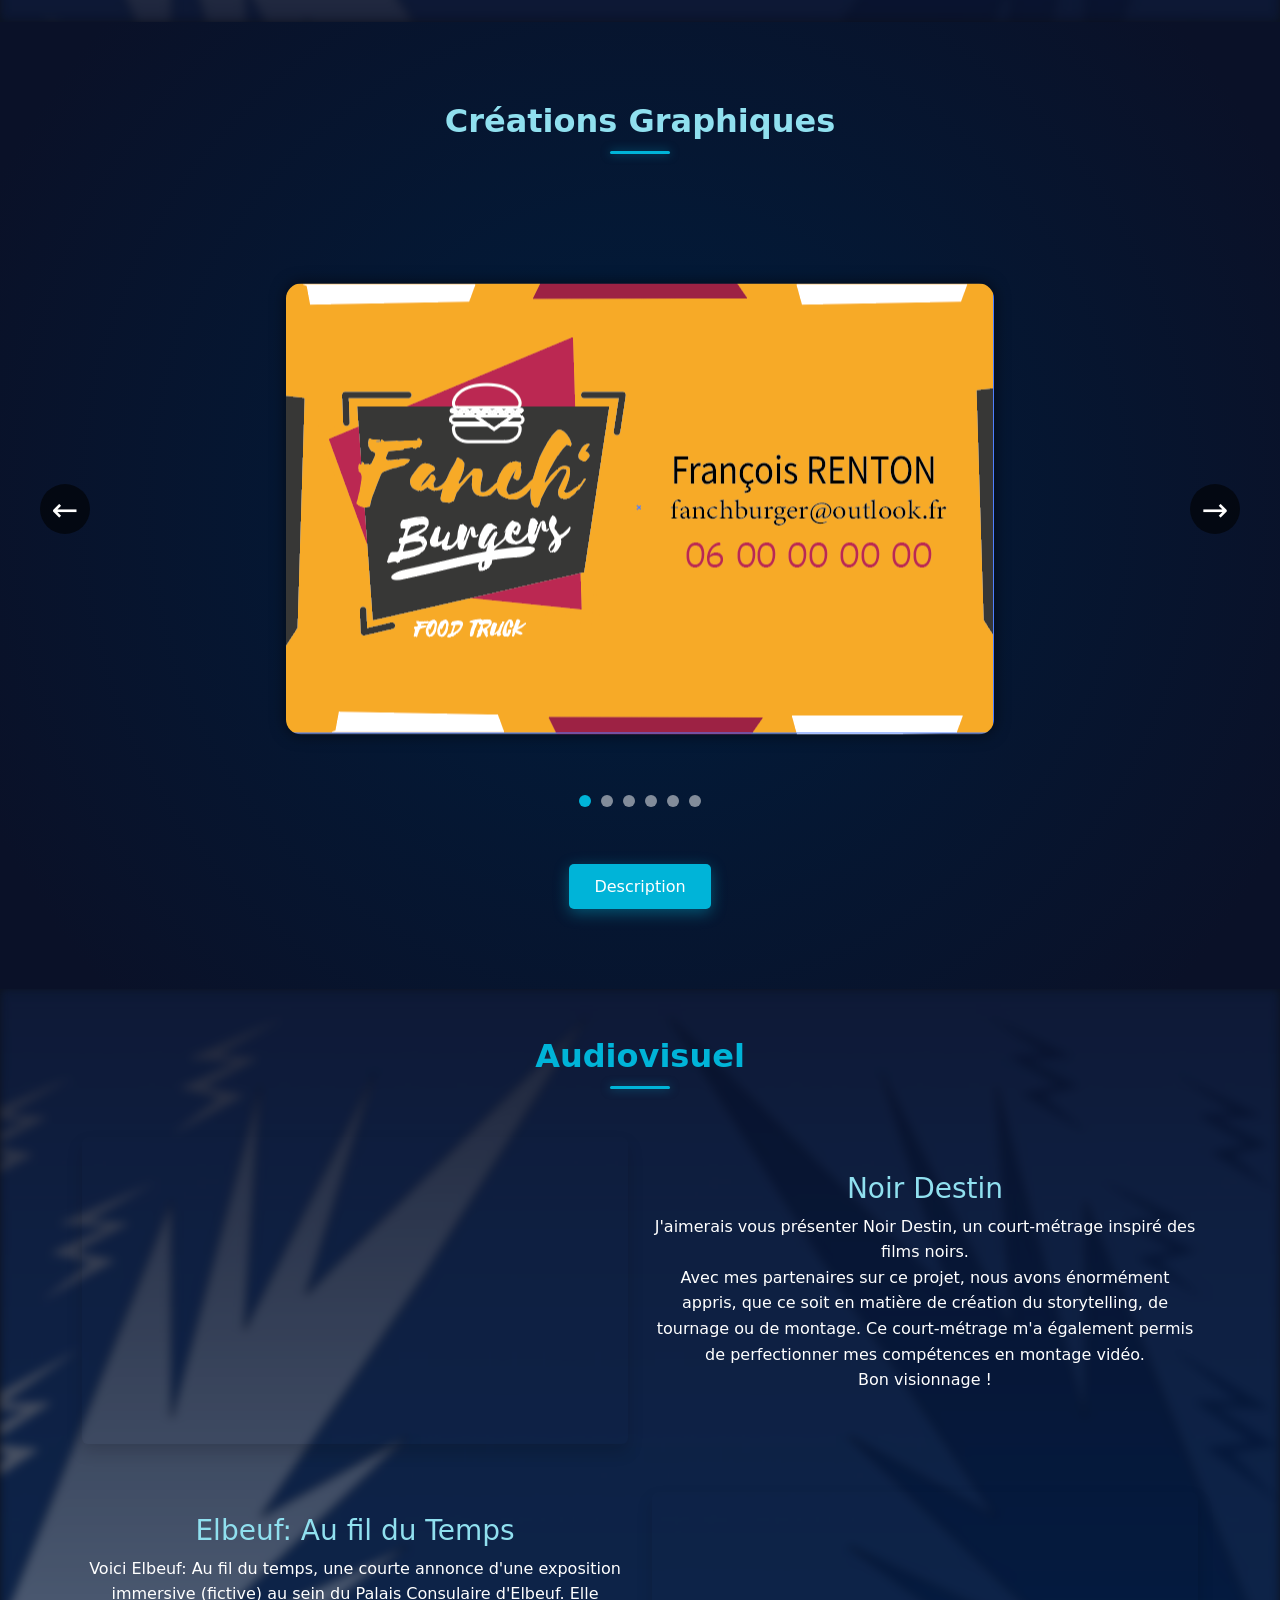
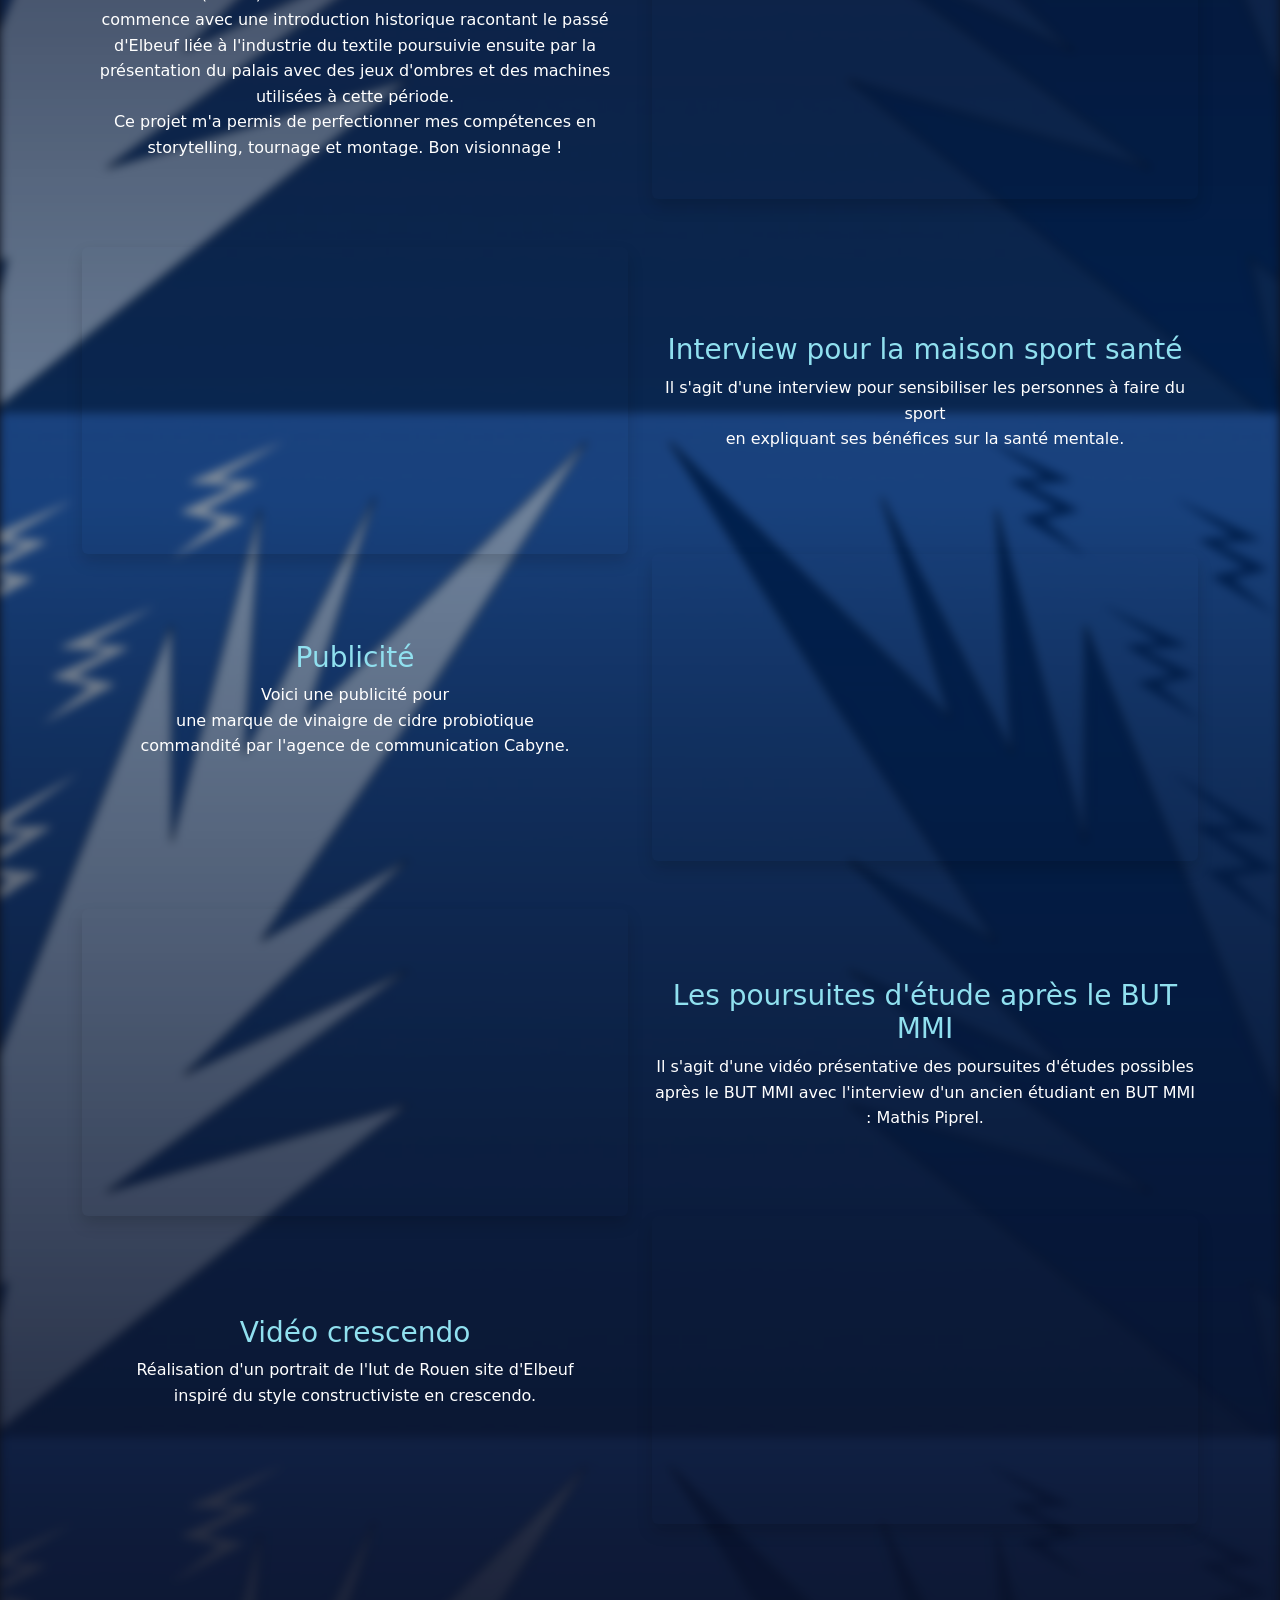
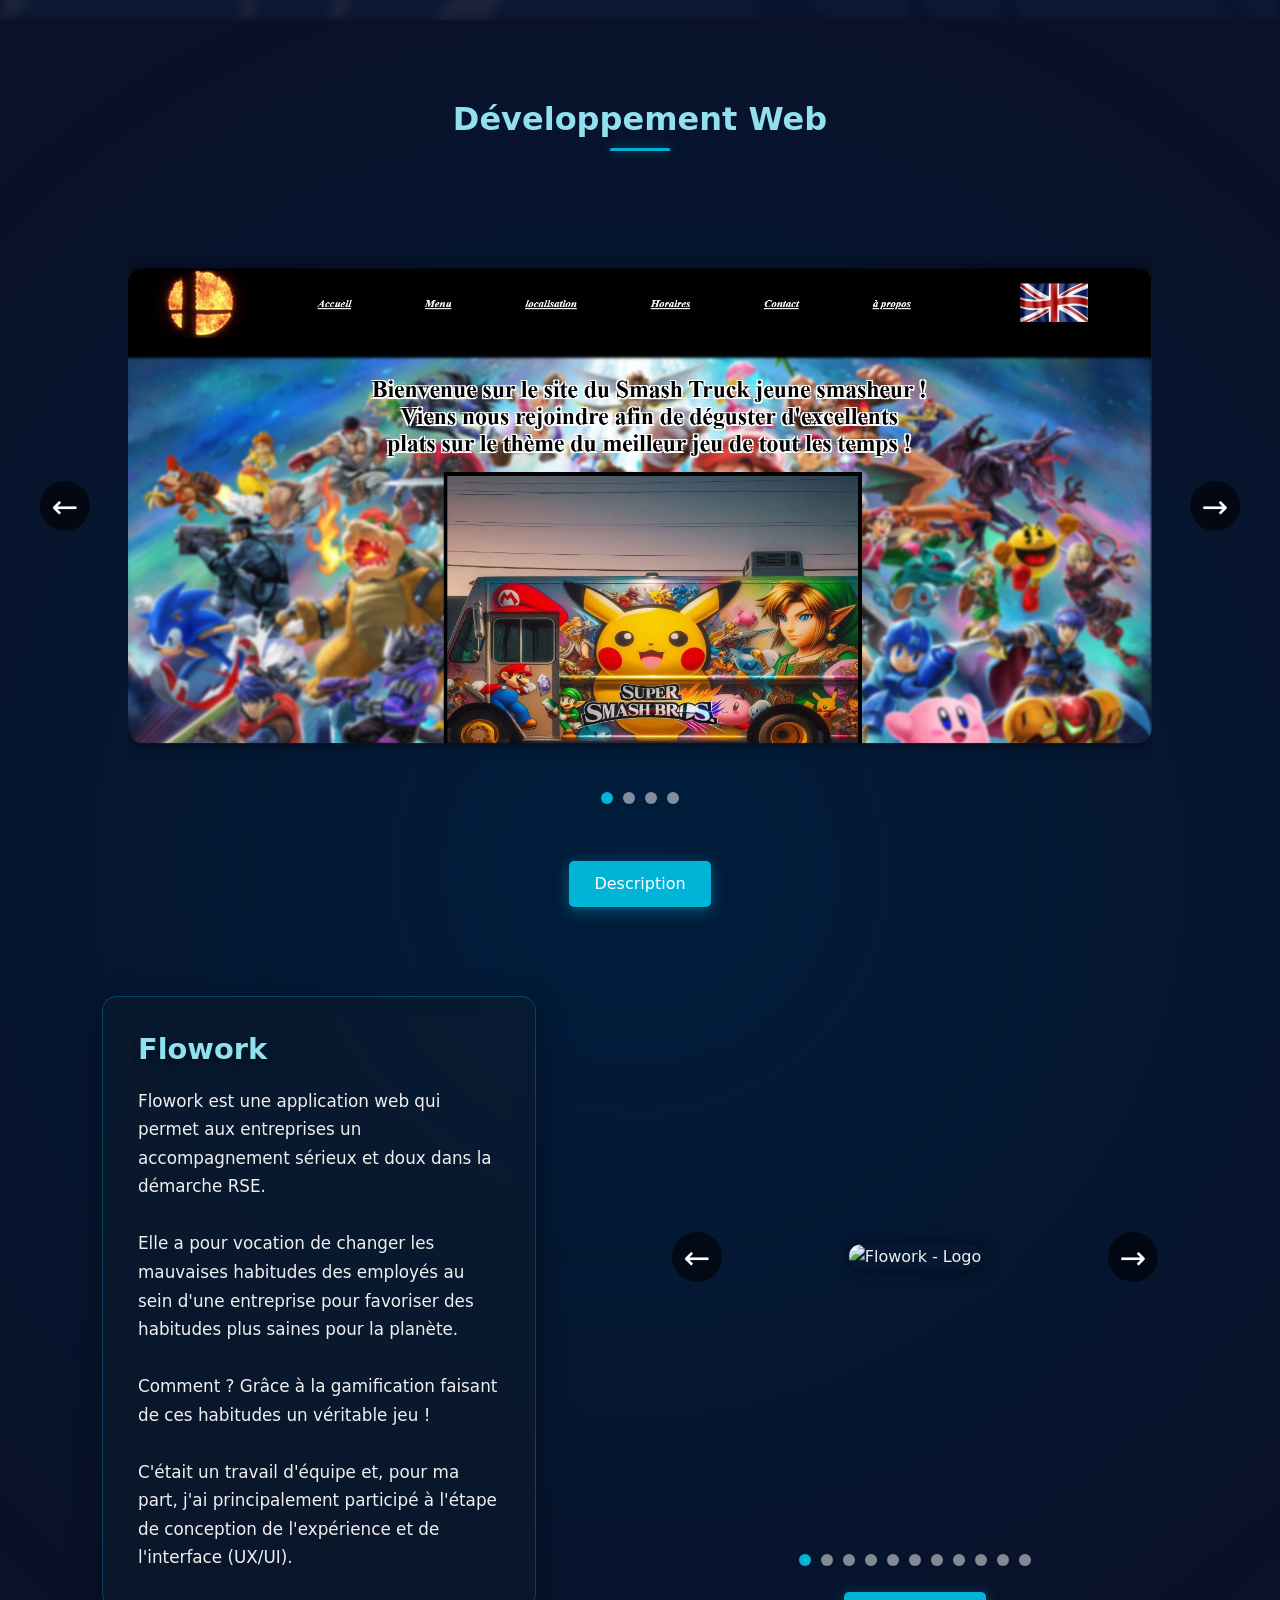
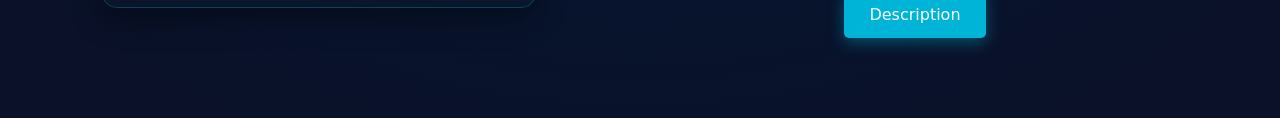
==== commit 23bef1b2: "Ajout de Flowork (dev)" ====
--- a/index.html
+++ b/index.html
@@ -243,6 +243,49 @@
       <div class="carousel-dots"></div>
     </div>
     <button class="description-btn" data-section="dev">Description</button>
+
+    <div class="container project-showcase" id="flowork">
+      <div class="row align-items-center gy-4">
+
+        <div class="col-lg-5">
+          <div class="project-info">
+            <h3>Flowork</h3>
+            <p>
+              Flowork est une application web qui permet aux entreprises un accompagnement sérieux et doux dans la démarche RSE.<br><br>
+              Elle a pour vocation de changer les mauvaises habitudes des employés au sein d'une entreprise pour favoriser des
+              habitudes plus saines pour la planète.<br><br>
+              Comment ? Grâce à la gamification faisant de ces habitudes un véritable jeu !<br><br>
+              C'était un travail d'équipe et, pour ma part, j'ai principalement participé à l'étape de conception de l'expérience et de l'interface (UX/UI).
+            </p>
+          </div>
+        </div>
+
+        <div class="col-lg-6 offset-lg-1 project-carousel-col">
+          <div class="carousel project-carousel">
+            <div class="carousel-inner">
+              <img src="img/flowork/Flowork.png" alt="Flowork - Logo" class="active" />
+              <img src="img/flowork/Login.png" alt="Flowork - Connexion" />
+              <img src="img/flowork/Sign_up.png" alt="Flowork - Inscription" />
+              <img src="img/flowork/Home.png" alt="Flowork - Accueil" />
+              <img src="img/flowork/Défis.png" alt="Flowork - Défis" />
+              <img src="img/flowork/Classement_User.png" alt="Flowork - Classement employés" />
+              <img src="img/flowork/Classement_entreprise.png" alt="Flowork - Classement entreprise" />
+              <img src="img/flowork/Classement_Admin.png" alt="Flowork - Classement admin" />
+              <img src="img/flowork/Mois.png" alt="Flowork - Statistiques entreprise" />
+              <img src="img/flowork/Admin.png" alt="Flowork - Interface admin" />
+              <img src="img/flowork/Profil.png" alt="Flowork - Profil" />
+            </div>
+            <div class="carousel-controls">
+              <button class="prev">←</button>
+              <button class="next">→</button>
+            </div>
+          </div>
+          <div class="carousel-dots"></div>
+          <button class="description-btn" data-section="flowork">Description</button>
+        </div>
+
+      </div>
+    </div>
   </section>
 
   <div id="modal" class="modal hidden">
--- a/style.css
+++ b/style.css
@@ -8,7 +8,6 @@
   padding: 0;
   background-color: #0b111e; 
   color: #f0f0f0;
-  font-family: 'Segoe UI', Tahoma, Geneva, Verdana, sans-serif;
   overflow-x: hidden;
   line-height: 1.6;
 }
@@ -180,7 +179,7 @@
 }
 
 /* =========================================
-   SECTIONS AVEC REPRODUCTION MIROIR UNIQUE DU FOND
+   SECTIONS AVEC MOTIF FLOU INTERCONNECTÉ ALTERNÉ (MIROIR VISUEL)
    ========================================= */
 
 #hero {
@@ -219,42 +218,18 @@
   overflow: hidden;
 }
 
-/* À propos : Gestion de la superposition miroir (1ère normale, 2ème inversée) */
 .home-section::before {
   content: "";
   position: absolute;
   top: 0; left: 0; right: 0; bottom: 0;
-  background-image: 
-    linear-gradient(rgba(10, 17, 40, 0.85), rgba(0, 29, 61, 0.75)), /* Calque couleur pour l'image du haut */
-    url('img/background_portfolio.png'),                           /* 1ère image (Haut - Normale) */
-    linear-gradient(rgba(10, 17, 40, 0.85), rgba(0, 29, 61, 0.75)); /* Calque couleur pour le fond général si besoin */
-  background-position: 
-    top center,
-    top center,
-    bottom center;
-  background-size: 
-    100% 100%,
-    100% 50%,   /* Prend la moitié supérieure */
-    100% 100%;
-  background-repeat: no-repeat;
+  background: 
+    linear-gradient(to bottom, rgba(10, 17, 40, 0.9) 0%, rgba(0, 29, 61, 0.4) 50%, rgba(10, 17, 40, 0.9) 100%),
+    url('img/background_portfolio.png');
+  background-size: auto;
+  background-repeat: repeat;
+  background-position: top center;
   filter: blur(5px);
-  z-index: -2;
-}
-
-/* Ajout de la deuxième image inversée en arrière-plan via un second pseudo-élément */
-.home-section::after {
-  content: "";
-  position: absolute;
-  top: 50%; left: 0; right: 0; bottom: 0; /* Commence à la moitié de la section */
-  background-image: 
-    linear-gradient(to top, rgba(10, 17, 40, 0.85), rgba(0, 29, 61, 0.75)), 
-    url('img/background_portfolio.png'); /* 2ème image (Bas - Inversée) */
-  background-position: center bottom;
-  background-size: 100% 100%;
-  background-repeat: no-repeat;
-  transform: scaleY(-1); /* Seule la deuxième image est inversée verticalement */
-  filter: blur(5px);
-  z-index: -1;
+  z-index: 0;
 }
 
 .home-section .container {
@@ -272,41 +247,51 @@
   background: transparent !important;
 }
 
-/* Audiovisuel : 1ère image (Haut) - Normale */
 #montage::before {
   content: "";
   position: absolute;
   top: 0; left: 0; right: 0; bottom: 0;
-  background-image: 
-    linear-gradient(rgba(10, 17, 40, 0.85), rgba(0, 29, 61, 0.75)),
+  background: 
+    linear-gradient(to top, rgba(10, 17, 40, 0.9) 0%, rgba(0, 29, 61, 0.4) 50%, rgba(10, 17, 40, 0.9) 100%),
     url('img/background_portfolio.png');
-  background-position: top center;
-  background-size: 100% 50%; /* Occupe précisément les premiers 50% de hauteur */
-  background-repeat: no-repeat;
+  background-size: auto;
+  background-repeat: repeat;
+  background-position: bottom center;
+  transform: scaleY(-1); 
   filter: blur(5px);
-  z-index: -2;
-}
-
-/* Audiovisuel : 2ème image (Bas) - Uniquement celle-ci est inversée de haut en bas */
-#montage::after {
-  content: "";
-  position: absolute;
-  top: 50%; left: 0; right: 0; bottom: 0; /* S'active sur la seconde moitié de l'écran */
-  background-image: 
-    linear-gradient(to top, rgba(10, 17, 40, 0.85), rgba(0, 29, 61, 0.75)),
-    url('img/background_portfolio.png');
-  background-position: center bottom;
-  background-size: 100% 100%;
-  background-repeat: no-repeat;
-  transform: scaleY(-1); /* Retournement vertical appliqué uniquement ici */
-  filter: blur(5px);
-  z-index: -1;
+  z-index: 0;
 }
 
 #montage .container {
   position: relative;
   z-index: 1;
 }
+
+/* ---- AJOUT RESPONSIVE POUR LES IMAGES DE FOND SUR MOBILE ---- */
+@media (max-width: 767px) {
+  #hero::before {
+    background: linear-gradient(rgba(10, 17, 40, 0.75), rgba(0, 29, 61, 0.65)), url('img/background_mobile.png');
+    background-size: cover;
+    background-position: center;
+  }
+
+  .home-section::before {
+    background: 
+      linear-gradient(to bottom, rgba(10, 17, 40, 0.9) 0%, rgba(0, 29, 61, 0.4) 50%, rgba(10, 17, 40, 0.9) 100%),
+      url('img/background_mobile.png');
+    background-size: cover; /* 'cover' est souvent plus adapté sur mobile pour éviter les répétitions disgracieuses */
+    background-position: center;
+  }
+
+  #montage::before {
+    background: 
+      linear-gradient(to top, rgba(10, 17, 40, 0.9) 0%, rgba(0, 29, 61, 0.4) 50%, rgba(10, 17, 40, 0.9) 100%),
+      url('img/background_mobile.png');
+    background-size: cover;
+    background-position: center;
+  }
+}
+/* ------------------------------------------------------------- */
 
 /* =========================================
    SUITE DES STYLES DE COMPOSANTS
@@ -545,4 +530,85 @@
 
 .close-button:hover {
   color: white;
+}
+
+/* =========================================
+   BLOC PROJET (Description + Carrousel)
+   ========================================= */
+
+.project-showcase {
+  margin-top: 60px;
+  max-width: 1100px;
+}
+
+.project-info {
+  background: rgba(13, 27, 42, 0.5);
+  backdrop-filter: blur(10px);
+  border: 1px solid rgba(0, 180, 216, 0.3);
+  border-radius: 15px;
+  padding: 35px;
+  text-align: left;
+  height: 100%;
+  box-shadow: 0 10px 30px rgba(0,0,0,0.4);
+}
+
+.project-info h3 {
+  color: #90e0ef;
+  font-size: 1.8rem;
+  font-weight: 700;
+  margin-bottom: 20px;
+  text-shadow: 0 4px 10px rgba(0,0,0,0.4);
+}
+
+.project-info p {
+  color: #f0f0f0;
+  font-size: 1.05rem;
+  line-height: 1.7;
+  margin: 0;
+}
+
+.project-carousel-col {
+  text-align: center;
+}
+
+.project-carousel {
+  height: 60vh;
+  max-height: 560px;
+}
+
+/* Les points de pagination sortent du cadre du carrousel pour ne plus
+   cacher le bas des images, et sont replacés juste en dessous. */
+.project-carousel-col .carousel-dots {
+  position: static;
+  margin-top: 15px;
+  margin-bottom: 20px;
+}
+
+.project-carousel-col .description-btn {
+  margin-top: 0;
+}
+
+@media (max-width: 991px) {
+  .project-showcase {
+    margin-top: 40px;
+  }
+
+  .project-carousel {
+    height: 55vh;
+    max-height: 480px;
+  }
+}
+
+@media (max-width: 767px) {
+  .project-info {
+    padding: 25px;
+  }
+
+  .project-info h3 {
+    font-size: 1.5rem;
+  }
+
+  .project-info p {
+    font-size: 0.95rem;
+  }
 }
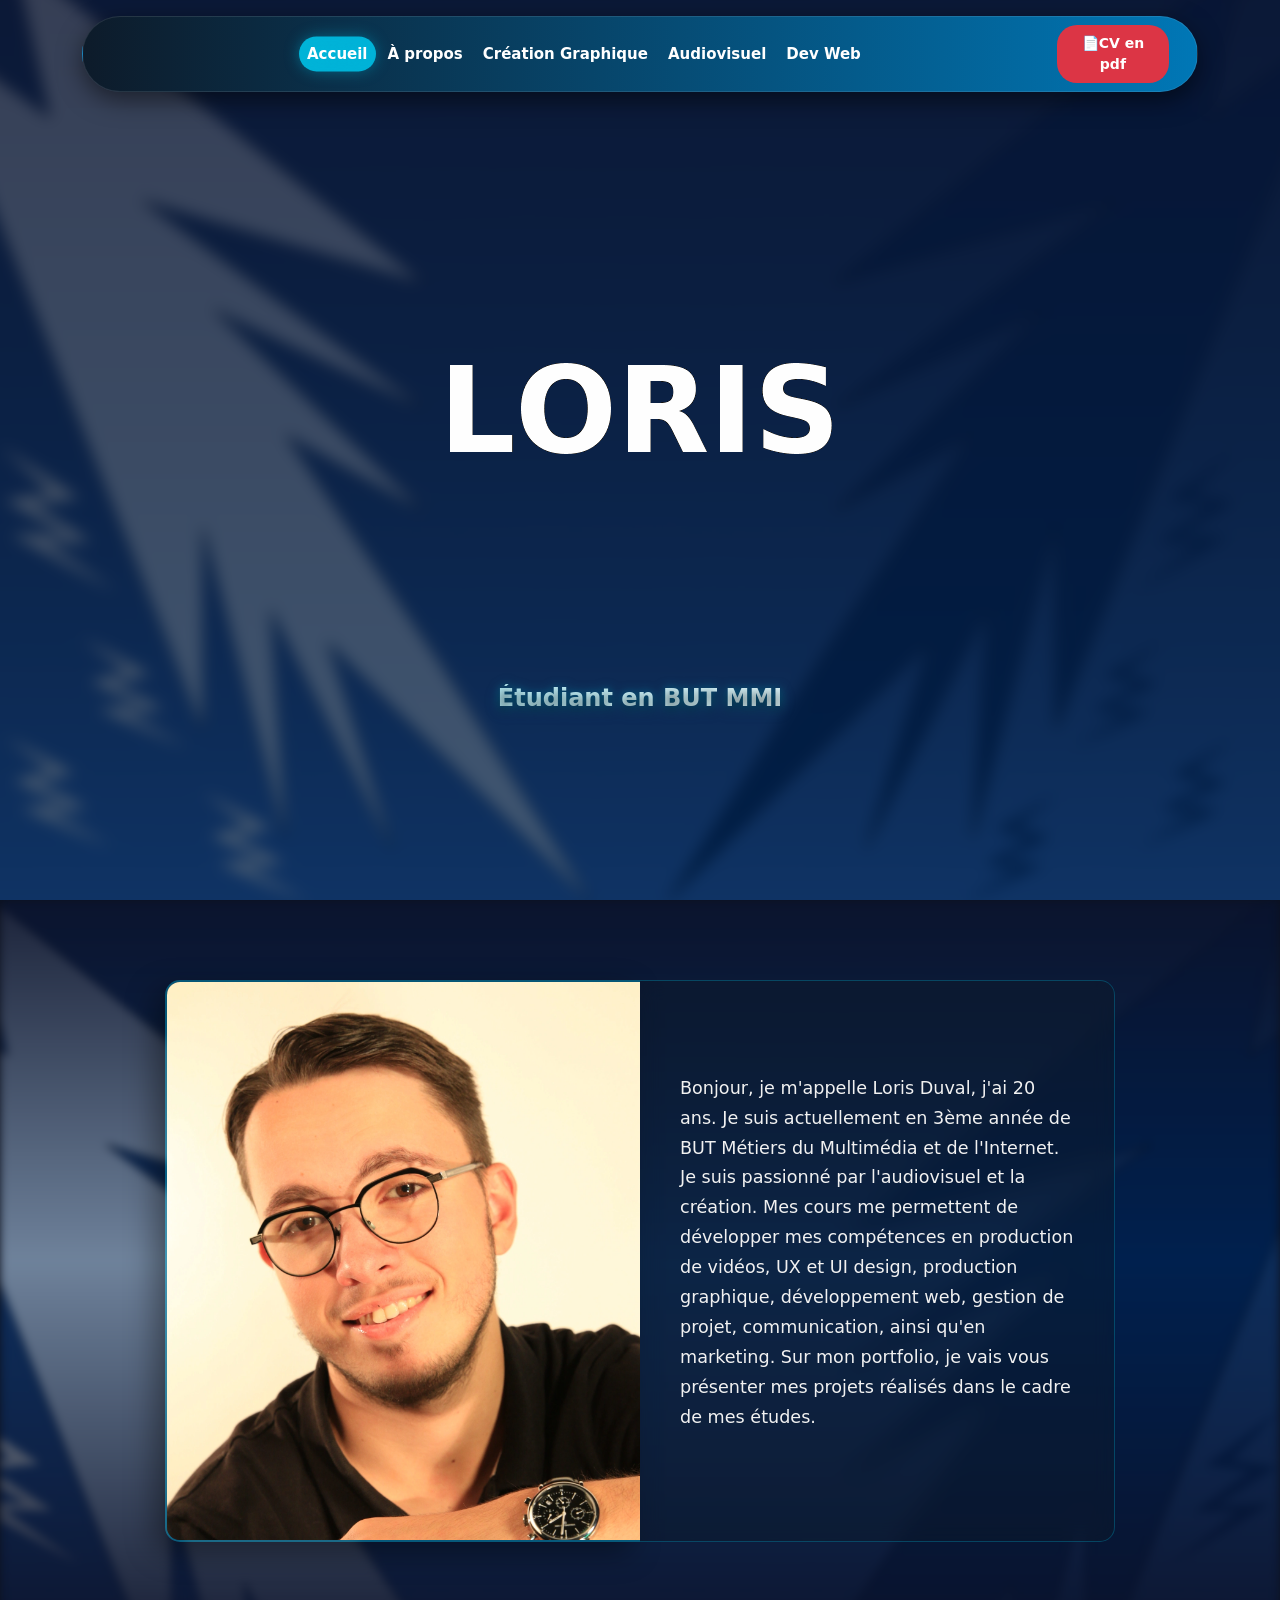
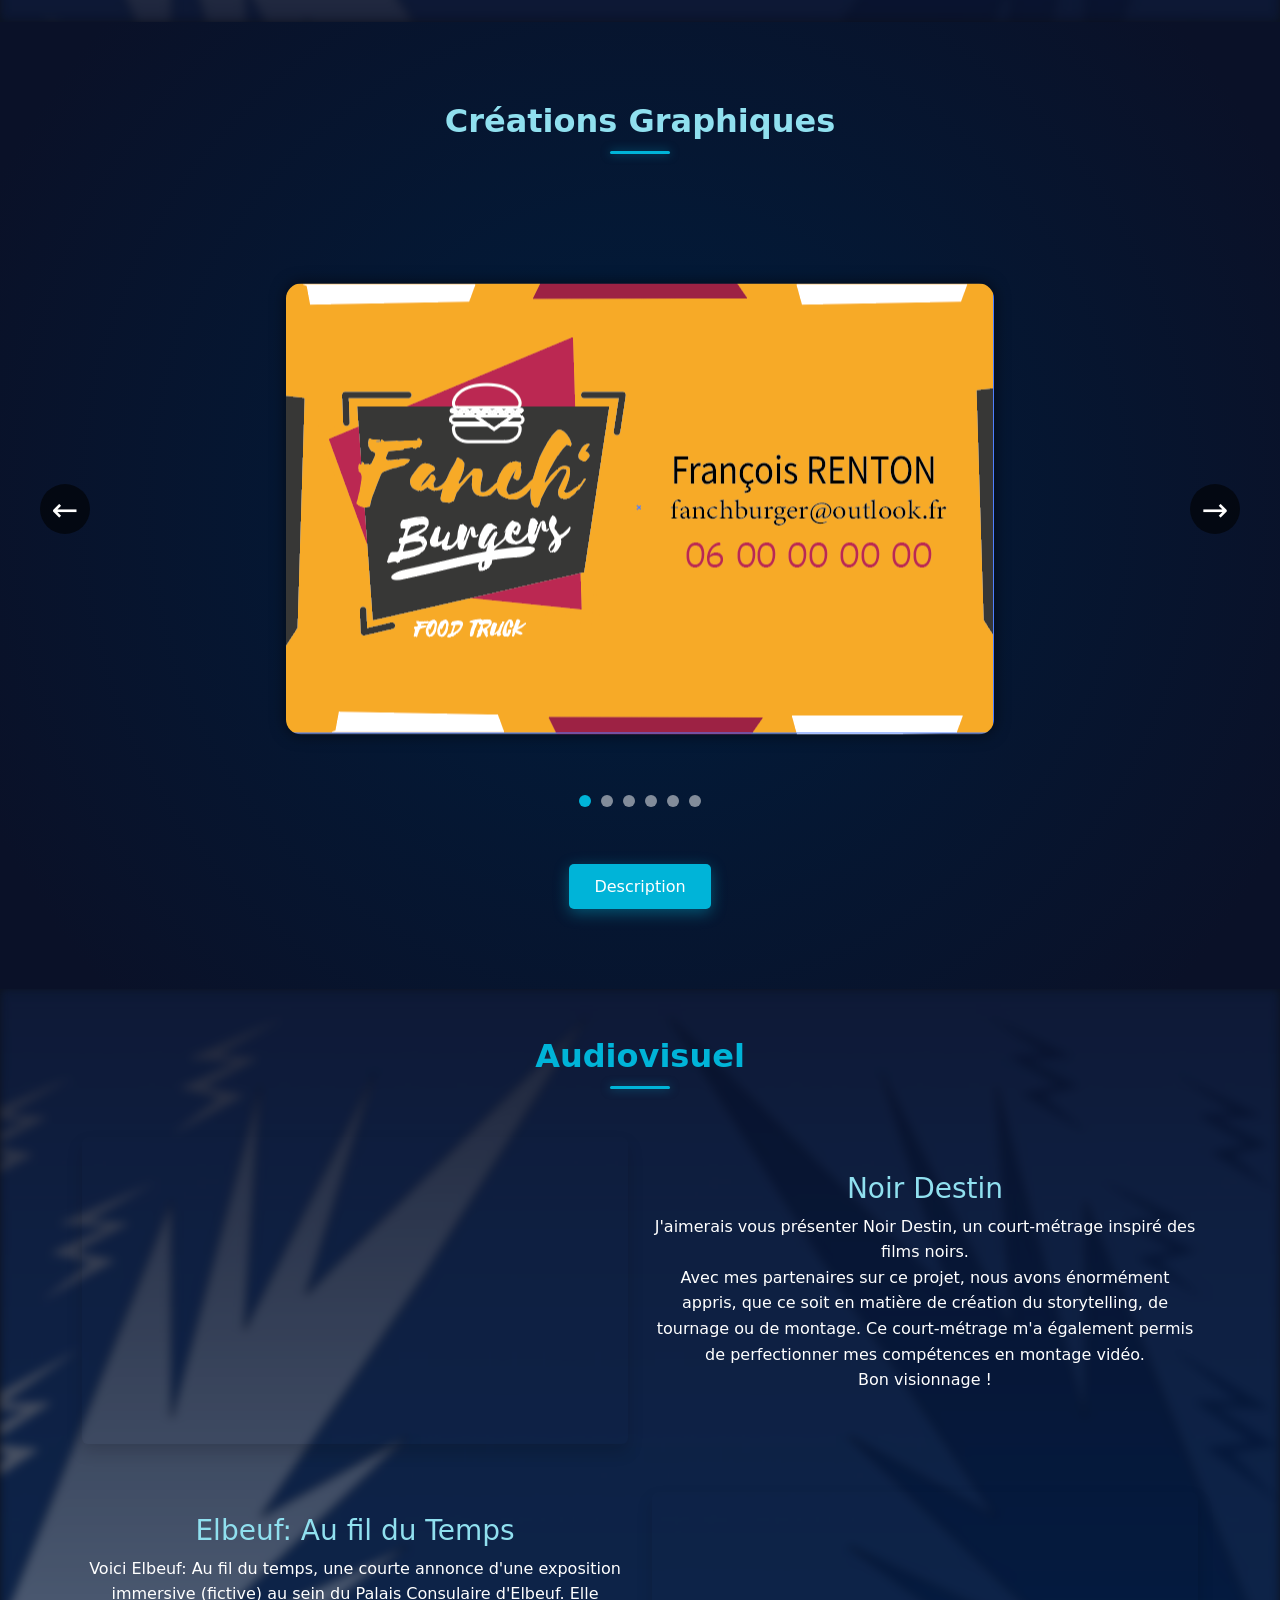
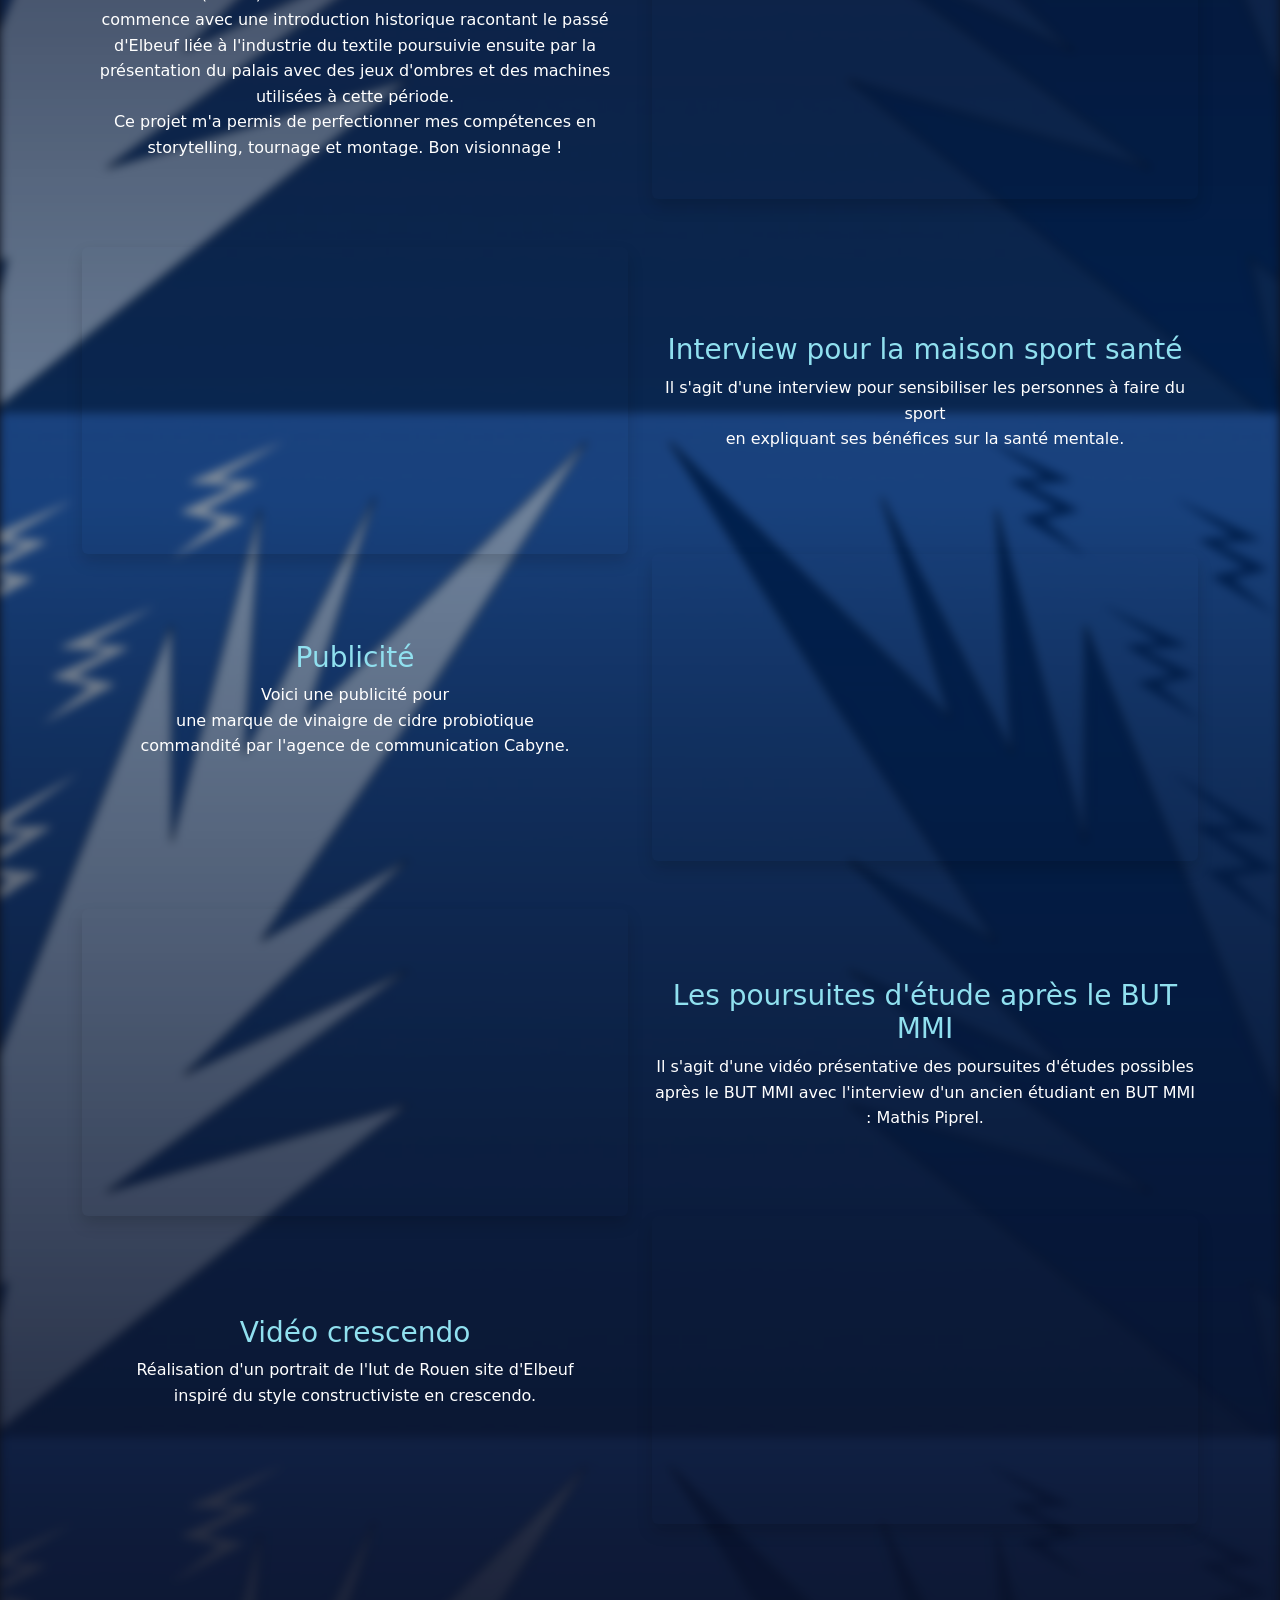
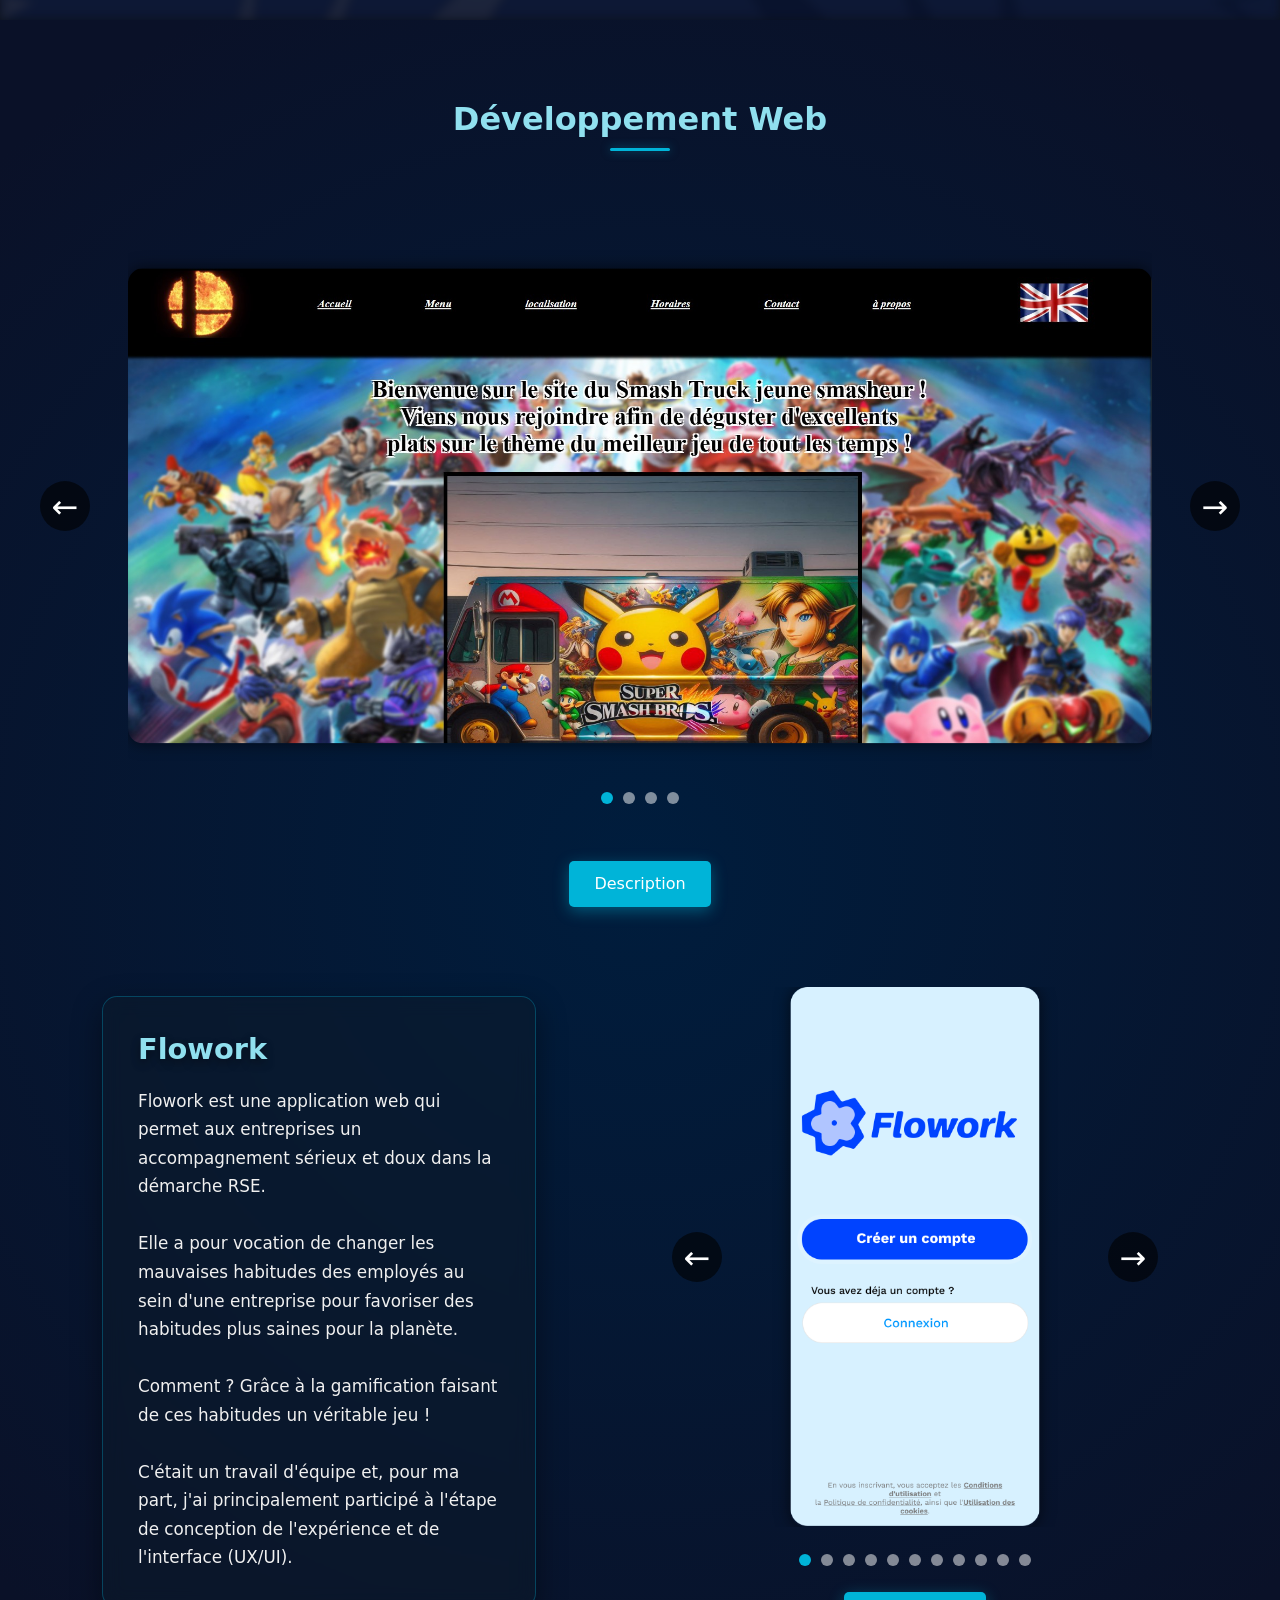
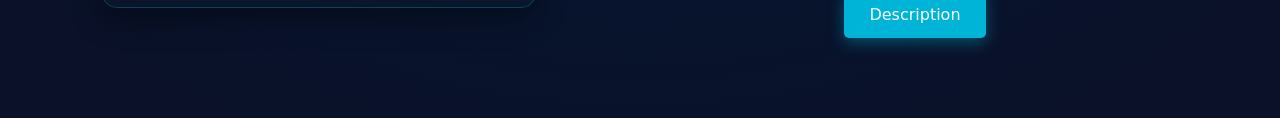
==== commit 721cf73c: "Revise index.html with updated content Updated personal information and project descriptions in the " ====
--- a/index.html
+++ b/index.html
@@ -65,8 +65,8 @@
         <div class="col-12 col-md-6 order-2 order-md-2">
           <div class="home-content h-100 d-flex align-items-center">
             <p>
-              Bonjour, je m'appelle Loris Duval, j'ai 20 ans. Je suis actuellement en 2ème année de BUT Métiers du Multimédia et de l'Internet.<br>
-              Je suis particulièrement passionné par l'audiovisuel et la création. Mes cours me permettent de développer mes compétences en audiovisuel, UX et UI design
+              Bonjour, je m'appelle Loris Duval, j'ai 20 ans. Je suis actuellement en 3ème année de BUT Métiers du Multimédia et de l'Internet.<br>
+              Je suis passionné par l'audiovisuel et la création. Mes cours me permettent de développer mes compétences en production de vidéos, UX et UI design,
               production graphique, développement web, gestion de projet, communication, ainsi qu'en marketing. Sur mon portfolio, je vais vous présenter mes projets
               réalisés dans le cadre de mes études.
             </p>
@@ -298,4 +298,4 @@
   <script src="https://cdn.jsdelivr.net/npm/bootstrap@5.3.0/dist/js/bootstrap.bundle.min.js"></script>
   <script src="site.js" defer></script>
 </body>
-</html>+</html>
